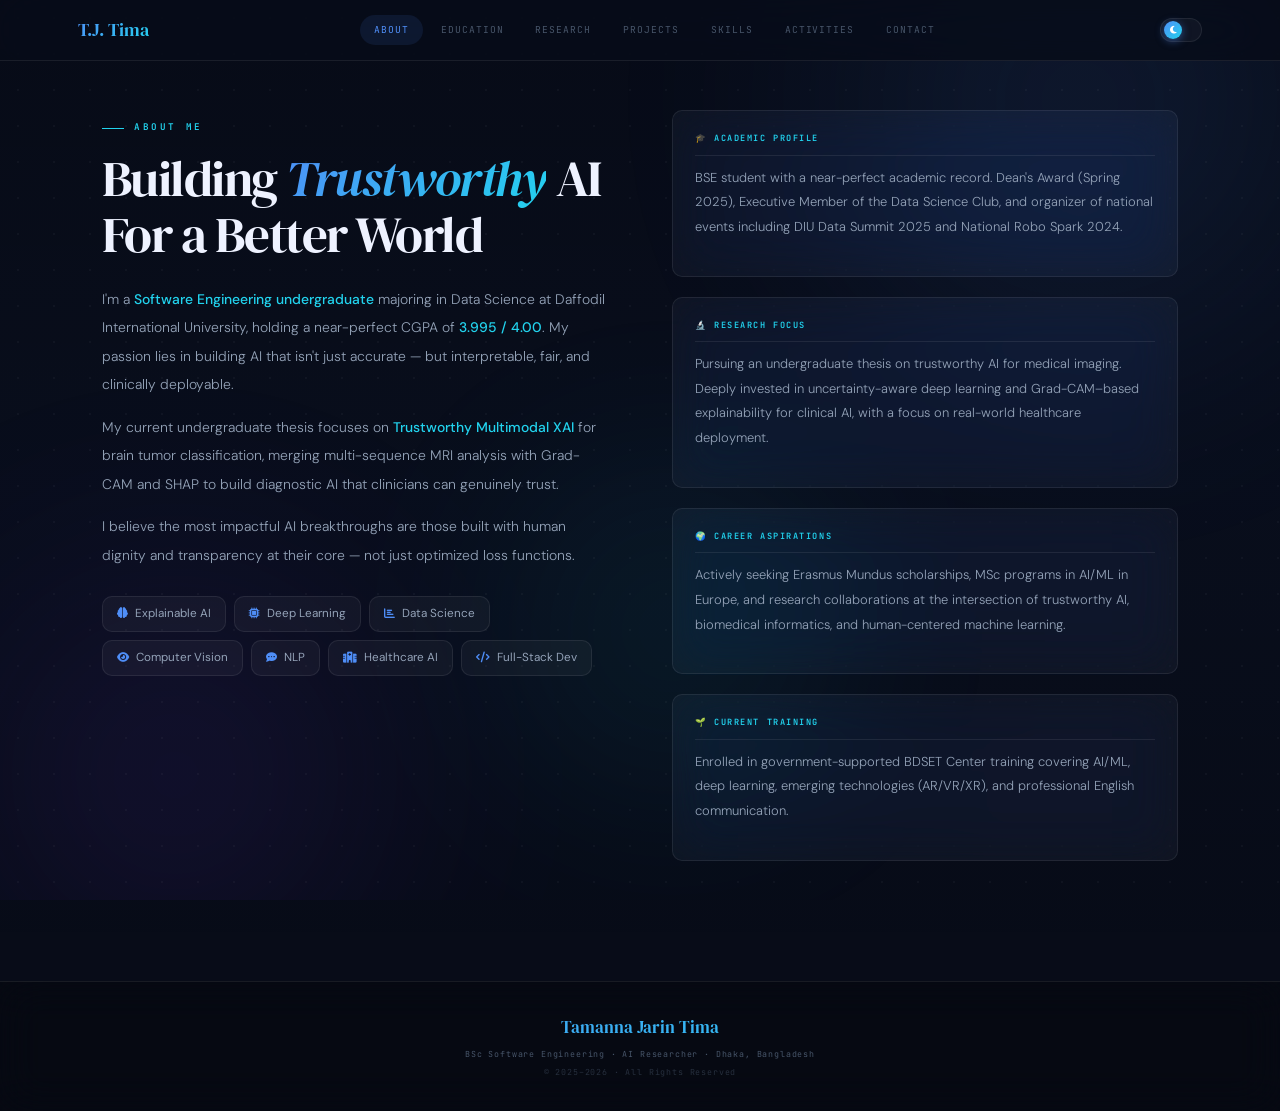
==== about.html @ 4d830717 "Updated Files" ====
<!DOCTYPE html>
<html lang="en" data-theme="dark">
<head>
<meta charset="UTF-8"/>
<meta name="viewport" content="width=device-width, initial-scale=1.0"/>
<title>About — Tamanna Jarin Tima</title>
<link href="https://cdn.jsdelivr.net/npm/bootstrap@5.3.2/dist/css/bootstrap.min.css" rel="stylesheet"/>
<link rel="stylesheet" href="https://cdnjs.cloudflare.com/ajax/libs/font-awesome/6.5.1/css/all.min.css"/>
<link href="https://fonts.googleapis.com/css2?family=DM+Serif+Display:ital@0;1&family=DM+Sans:ital,opsz,wght@0,9..40,300;0,9..40,400;0,9..40,500;0,9..40,600;0,9..40,700;1,9..40,300&family=JetBrains+Mono:wght@400;500;600&display=swap" rel="stylesheet"/>
<link rel="stylesheet" href="_variables.css"/>
<style>
/* ── ABOUT-SPECIFIC STYLES ── */
.about-grid { display: grid; grid-template-columns: 1fr 1fr; gap: 64px; align-items: start; }
.about-text { font-size: 0.87rem; color: var(--text-secondary); line-height: 2.05; font-weight: 300; }
.about-text p { margin-bottom: 14px; }
.about-text strong { color: var(--accent-cyan); font-weight: 500; }

.tag-cloud { display: flex; flex-wrap: wrap; gap: 8px; margin-top: 26px; }
.tag-pill {
  display: inline-flex; align-items: center; gap: 7px;
  background: var(--bg-card); border: 1px solid var(--border);
  padding: 7px 14px; border-radius: var(--rs); font-size: 0.73rem;
  color: var(--text-secondary); transition: all 0.22s; cursor: default; min-height: 36px;
}
.tag-pill:hover { border-color: rgba(79,142,247,0.4); color: var(--accent-blue); transform: translateY(-2px); background: rgba(79,142,247,0.06); }
.tag-pill i { color: var(--accent-blue); font-size: 0.68rem; }

.info-block { padding: 20px 22px; border-radius: var(--rs); margin-bottom: 10px; }
.ib-label { font-family: 'JetBrains Mono', monospace; font-size: 0.54rem; color: var(--accent-cyan); letter-spacing: 0.18em; text-transform: uppercase; margin-bottom: 10px; padding-bottom: 9px; border-bottom: 1px solid var(--border); font-weight: 600; }
.ib-text { font-size: 0.81rem; color: var(--text-secondary); line-height: 1.9; font-weight: 300; }

@media (max-width: 860px) { .about-grid { grid-template-columns: 1fr; gap: 40px; } }
</style>
</head>
<body>

<div class="bg-scene" aria-hidden="true">
  <div class="orb orb-1"></div><div class="orb orb-2"></div><div class="orb orb-3"></div>
</div>
<div class="bg-dots" aria-hidden="true"></div>

<div id="scroll-progress"></div>
<nav id="navbar">
  <div class="nav-inner">
    <a href="index.html" class="nav-brand">T.J. Tima</a>
    <div class="nav-links-wrap">
      <a href="about.html"      class="nav-link-item active">About</a>
      <a href="education.html"  class="nav-link-item">Education</a>
      <a href="research.html"   class="nav-link-item">Research</a>
      <a href="projects.html"   class="nav-link-item">Projects</a>
      <a href="skills.html"     class="nav-link-item">Skills</a>
      <a href="activities.html" class="nav-link-item">Activities</a>
      <a href="contact.html"    class="nav-link-item">Contact</a>
    </div>
    <div class="nav-right">
      <button id="theme-toggle" aria-label="Toggle theme"><div class="toggle-thumb" id="toggle-thumb"><i class="fas fa-moon" id="toggle-icon"></i></div></button>
      <button class="nav-ham" id="nav-ham" aria-label="Open menu" aria-expanded="false"><span></span><span></span><span></span></button>
    </div>
  </div>
</nav>
<div class="mob-nav" id="mob-nav">
  <a href="about.html"><i class="fas fa-user-circle" style="width:16px;color:var(--accent-blue)"></i>About</a>
  <a href="education.html"><i class="fas fa-graduation-cap" style="width:16px;color:var(--accent-blue)"></i>Education</a>
  <a href="research.html"><i class="fas fa-flask" style="width:16px;color:var(--accent-blue)"></i>Research</a>
  <a href="projects.html"><i class="fas fa-code" style="width:16px;color:var(--accent-blue)"></i>Projects</a>
  <a href="skills.html"><i class="fas fa-tools" style="width:16px;color:var(--accent-blue)"></i>Skills</a>
  <a href="activities.html"><i class="fas fa-star" style="width:16px;color:var(--accent-blue)"></i>Activities</a>
  <a href="contact.html"><i class="fas fa-envelope" style="width:16px;color:var(--accent-blue)"></i>Contact</a>
</div>

<!-- ══ ABOUT SECTION ══ -->
<section id="about" class="section section-alt">
  <div class="container-main">
    <div class="about-grid">
      <div class="reveal-l">
        <div class="kicker">About Me</div>
        <h2 class="section-title" style="margin-bottom:22px">Building <em>Trustworthy</em> AI<br>For a Better World</h2>
        <div class="about-text">
          <p>I'm a <strong>Software Engineering undergraduate</strong> majoring in Data Science at Daffodil International University, holding a near-perfect CGPA of <strong>3.995 / 4.00</strong>. My passion lies in building AI that isn't just accurate — but interpretable, fair, and clinically deployable.</p>
          <p>My current undergraduate thesis focuses on <strong>Trustworthy Multimodal XAI</strong> for brain tumor classification, merging multi-sequence MRI analysis with Grad-CAM and SHAP to build diagnostic AI that clinicians can genuinely trust.</p>
          <p>I believe the most impactful AI breakthroughs are those built with human dignity and transparency at their core — not just optimized loss functions.</p>
        </div>
        <div class="tag-cloud">
          <span class="tag-pill"><i class="fas fa-brain"></i>Explainable AI</span>
          <span class="tag-pill"><i class="fas fa-microchip"></i>Deep Learning</span>
          <span class="tag-pill"><i class="fas fa-chart-bar"></i>Data Science</span>
          <span class="tag-pill"><i class="fas fa-eye"></i>Computer Vision</span>
          <span class="tag-pill"><i class="fas fa-comment-dots"></i>NLP</span>
          <span class="tag-pill"><i class="fas fa-hospital"></i>Healthcare AI</span>
          <span class="tag-pill"><i class="fas fa-code"></i>Full-Stack Dev</span>
        </div>
      </div>
      <div class="reveal-r" style="display:flex;flex-direction:column;gap:10px;">
        <div class="glass-card info-block">
          <div class="ib-label">🎓 Academic Profile</div>
          <p class="ib-text">BSE student with a near-perfect academic record. Dean's Award (Spring 2025), Executive Member of the Data Science Club, and organizer of national events including DIU Data Summit 2025 and National Robo Spark 2024.</p>
        </div>
        <div class="glass-card info-block">
          <div class="ib-label">🔬 Research Focus</div>
          <p class="ib-text">Pursuing an undergraduate thesis on trustworthy AI for medical imaging. Deeply invested in uncertainty-aware deep learning and Grad-CAM–based explainability for clinical AI, with a focus on real-world healthcare deployment.</p>
        </div>
        <div class="glass-card info-block">
          <div class="ib-label">🌍 Career Aspirations</div>
          <p class="ib-text">Actively seeking Erasmus Mundus scholarships, MSc programs in AI/ML in Europe, and research collaborations at the intersection of trustworthy AI, biomedical informatics, and human-centered machine learning.</p>
        </div>
        <div class="glass-card info-block">
          <div class="ib-label">🌱 Current Training</div>
          <p class="ib-text">Enrolled in government-supported BDSET Center training covering AI/ML, deep learning, emerging technologies (AR/VR/XR), and professional English communication.</p>
        </div>
      </div>
    </div>
  </div>
</section>

<footer>
  <div class="container-main">
    <div class="footer-name">Tamanna Jarin Tima</div>
    <div class="footer-meta">BSc Software Engineering · AI Researcher · Dhaka, Bangladesh</div>
    <div class="footer-meta" style="margin-top:4px;opacity:0.5;">© 2025–2026 · All Rights Reserved</div>
  </div>
</footer>

<script src="https://cdn.jsdelivr.net/npm/bootstrap@5.3.2/dist/js/bootstrap.bundle.min.js"></script>
<script src="_shared.js"></script>
</body>
</html>
---- _variables.css ----
/* ══════════════════════════════════════════════
   SHARED DESIGN TOKENS — import in every page
   Usage: <link rel="stylesheet" href="_variables.css">
══════════════════════════════════════════════ */

/* Google Fonts — paste in <head> of each page:
   <link href="https://fonts.googleapis.com/css2?family=DM+Serif+Display:ital@0;1&family=DM+Sans:ital,opsz,wght@0,9..40,300;0,9..40,400;0,9..40,500;0,9..40,600;0,9..40,700;1,9..40,300&family=JetBrains+Mono:wght@400;500;600&display=swap" rel="stylesheet">
*/

/* ─── CSS CUSTOM PROPERTIES ─── */
:root {
  /* Dark Theme (default) */
  --bg-primary:    #080c18;
  --bg-secondary:  #0d1225;
  --bg-card:       rgba(255,255,255,0.04);
  --bg-card-hover: rgba(255,255,255,0.07);
  --border:        rgba(255,255,255,0.08);
  --border-hover:  rgba(255,255,255,0.18);
  --text-primary:  #eef2ff;
  --text-secondary:#94a3b8;
  --text-muted:    #475569;
  --accent-blue:   #4f8ef7;
  --accent-cyan:   #22d3ee;
  --accent-purple: #a78bfa;
  --accent-gold:   #fbbf24;
  --grad-1: linear-gradient(135deg, #4f8ef7, #22d3ee);
  --grad-2: linear-gradient(135deg, #a78bfa, #4f8ef7);
  --grad-3: linear-gradient(135deg, #fbbf24, #fb923c);
  --nav-bg: rgba(8,12,24,0.85);
  --shadow: 0 24px 64px rgba(0,0,0,0.5);
  --shadow-sm: 0 8px 32px rgba(0,0,0,0.3);
  --glow-blue: 0 0 40px rgba(79,142,247,0.2);
  --r: 16px;
  --rs: 10px;
}

[data-theme="light"] {
  --bg-primary:    #f8faff;
  --bg-secondary:  #eef2ff;
  --bg-card:       rgba(255,255,255,0.8);
  --bg-card-hover: rgba(255,255,255,0.95);
  --border:        rgba(0,0,0,0.07);
  --border-hover:  rgba(79,142,247,0.3);
  --text-primary:  #0f172a;
  --text-secondary:#334155;
  --text-muted:    #64748b;
  --nav-bg: rgba(248,250,255,0.92);
  --shadow: 0 24px 64px rgba(79,142,247,0.1);
  --shadow-sm: 0 8px 32px rgba(0,0,0,0.08);
  --glow-blue: 0 0 40px rgba(79,142,247,0.12);
}

/* ─── RESET & BASE ─── */
*, *::before, *::after { box-sizing: border-box; margin: 0; padding: 0; }
html { scroll-behavior: smooth; }

body {
  font-family: 'DM Sans', sans-serif;
  background: var(--bg-primary);
  color: var(--text-primary);
  overflow-x: hidden;
  line-height: 1.7;
  transition: background 0.4s ease, color 0.4s ease;
}

::selection { background: rgba(79,142,247,0.3); color: var(--text-primary); }
::-webkit-scrollbar { width: 4px; }
::-webkit-scrollbar-track { background: var(--bg-primary); }
::-webkit-scrollbar-thumb { background: var(--accent-blue); border-radius: 4px; }
a { color: inherit; text-decoration: none; }
img { max-width: 100%; display: block; }

/* ─── ANIMATED BACKGROUND ─── */
.bg-scene {
  position: fixed; inset: 0; pointer-events: none; z-index: 0; overflow: hidden;
  transition: opacity 0.4s;
}
[data-theme="light"] .bg-scene { opacity: 0.4; }
.orb { position: absolute; border-radius: 50%; filter: blur(110px); opacity: 0.14; }
.orb-1 {
  width: 800px; height: 800px;
  background: radial-gradient(circle, #4f8ef7, transparent 65%);
  top: -300px; right: -200px;
  animation: floatA 22s ease-in-out infinite alternate;
}
.orb-2 {
  width: 650px; height: 650px;
  background: radial-gradient(circle, #7c3aed, transparent 65%);
  bottom: -200px; left: -150px;
  animation: floatB 19s ease-in-out infinite alternate;
}
.orb-3 {
  width: 450px; height: 450px;
  background: radial-gradient(circle, #22d3ee, transparent 65%);
  top: 45%; left: 35%;
  animation: floatC 25s ease-in-out infinite alternate;
}
@keyframes floatA { to { transform: translate(-100px, 120px) scale(1.1); } }
@keyframes floatB { to { transform: translate(80px, -90px) scale(1.08); } }
@keyframes floatC { to { transform: translate(-70px, 70px) scale(0.9); } }

.bg-dots {
  position: fixed; inset: 0; pointer-events: none; z-index: 0;
  background-image: radial-gradient(circle, rgba(255,255,255,0.035) 1px, transparent 1px);
  background-size: 36px 36px;
  transition: opacity 0.4s;
}
[data-theme="light"] .bg-dots { opacity: 0.5; }

/* ─── SCROLL PROGRESS ─── */
#scroll-progress {
  position: fixed; top: 0; left: 0; height: 2px; width: 0;
  background: var(--grad-1); z-index: 9999;
  transition: width 0.1s linear;
}

/* ─── NAVIGATION ─── */
#navbar {
  position: fixed; top: 0; left: 0; right: 0; z-index: 1000;
  background: var(--nav-bg);
  backdrop-filter: blur(28px) saturate(180%);
  border-bottom: 1px solid var(--border);
  transition: all 0.3s ease;
}
.nav-inner {
  max-width: 1180px; margin: 0 auto; padding: 0 28px;
  height: 60px; display: flex; align-items: center; justify-content: space-between;
}
.nav-brand {
  font-family: 'DM Serif Display', serif; font-size: 1.15rem;
  background: var(--grad-1);
  -webkit-background-clip: text; -webkit-text-fill-color: transparent;
  white-space: nowrap;
}
.nav-links-wrap { display: flex; align-items: center; gap: 4px; }
.nav-link-item {
  font-family: 'JetBrains Mono', monospace; font-size: 0.6rem;
  letter-spacing: 0.1em; text-transform: uppercase;
  color: var(--text-muted); padding: 7px 14px; border-radius: 30px;
  transition: all 0.2s; cursor: pointer;
}
.nav-link-item:hover, .nav-link-item.active {
  color: var(--accent-blue); background: rgba(79,142,247,0.1);
}
.nav-right { display: flex; align-items: center; gap: 10px; }

/* Theme Toggle */
#theme-toggle {
  width: 42px; height: 24px; background: var(--bg-card); border: 1px solid var(--border);
  border-radius: 30px; cursor: pointer; position: relative; transition: all 0.3s;
  display: flex; align-items: center; padding: 2px 3px; flex-shrink: 0;
}
#theme-toggle:hover { border-color: var(--accent-blue); }
.toggle-thumb {
  width: 18px; height: 18px; border-radius: 50%;
  background: var(--grad-1); transition: transform 0.3s ease;
  display: flex; align-items: center; justify-content: center;
  font-size: 0.55rem; color: white;
  box-shadow: 0 2px 8px rgba(79,142,247,0.5);
}
[data-theme="light"] .toggle-thumb { transform: translateX(18px); }

/* Hamburger */
.nav-ham {
  display: none; flex-direction: column; gap: 4px;
  background: none; border: none; cursor: pointer; padding: 8px;
}
.nav-ham span { display: block; width: 20px; height: 2px; background: var(--text-secondary); border-radius: 2px; transition: 0.3s; }
.nav-ham.open span:nth-child(1) { transform: rotate(45deg) translate(4px, 4px); }
.nav-ham.open span:nth-child(2) { opacity: 0; }
.nav-ham.open span:nth-child(3) { transform: rotate(-45deg) translate(4px, -4px); }

.mob-nav {
  display: none; position: fixed; top: 60px; left: 16px; right: 16px;
  background: var(--nav-bg); backdrop-filter: blur(32px);
  border: 1px solid var(--border); border-radius: 16px;
  padding: 12px; z-index: 999; flex-direction: column; gap: 4px;
  box-shadow: var(--shadow);
}
.mob-nav.open { display: flex; }
.mob-nav a {
  font-family: 'JetBrains Mono', monospace; font-size: 0.65rem;
  letter-spacing: 0.1em; text-transform: uppercase; color: var(--text-secondary);
  padding: 12px 16px; border-radius: 10px; transition: all 0.2s;
  display: flex; align-items: center; gap: 10px;
}
.mob-nav a:hover { color: var(--accent-blue); background: rgba(79,142,247,0.08); }

@media (max-width: 820px) { .nav-links-wrap { display: none; } .nav-ham { display: flex; } }
@media (max-width: 480px) { .nav-inner { padding: 0 16px; } }

/* ─── SECTION HELPERS ─── */
.section { position: relative; z-index: 1; padding: 110px 0; }
.section-alt {
  background: linear-gradient(180deg, transparent, rgba(79,142,247,0.02), transparent);
}
[data-theme="light"] .section-alt {
  background: linear-gradient(180deg, transparent, rgba(79,142,247,0.04), transparent);
}
.container-main { max-width: 1140px; margin: 0 auto; padding: 0 32px; }

/* Kicker */
.kicker {
  font-family: 'JetBrains Mono', monospace; font-size: 0.58rem;
  color: var(--accent-cyan); letter-spacing: 0.28em; text-transform: uppercase;
  display: inline-flex; align-items: center; gap: 10px; margin-bottom: 14px; font-weight: 600;
}
.kicker::before { content: ''; width: 22px; height: 1.5px; background: var(--accent-cyan); }

/* Section heading */
.section-title {
  font-family: 'DM Serif Display', serif;
  font-size: clamp(2rem, 5vw, 3.2rem);
  color: var(--text-primary); line-height: 1.1; letter-spacing: -0.03em; margin-bottom: 56px;
}
.section-title em {
  font-style: italic;
  background: var(--grad-1); -webkit-background-clip: text; -webkit-text-fill-color: transparent;
}
.section-title .pu {
  background: var(--grad-2); -webkit-background-clip: text; -webkit-text-fill-color: transparent;
}

/* Glass card */
.glass-card {
  background: var(--bg-card); border: 1px solid var(--border); border-radius: var(--r);
  backdrop-filter: blur(24px) saturate(160%);
  transition: border-color 0.3s, background 0.3s, transform 0.3s, box-shadow 0.3s;
}
.glass-card:hover { border-color: var(--border-hover); background: var(--bg-card-hover); }

/* Scroll Reveal */
.reveal { opacity: 0; transform: translateY(28px); transition: opacity 0.7s ease, transform 0.7s ease; }
.reveal-l { opacity: 0; transform: translateX(-28px); transition: opacity 0.7s ease, transform 0.7s ease; }
.reveal-r { opacity: 0; transform: translateX(28px); transition: opacity 0.7s ease, transform 0.7s ease; }
.reveal.vis, .reveal-l.vis, .reveal-r.vis { opacity: 1; transform: none; }

/* Buttons */
.btn-primary-custom {
  display: inline-flex; align-items: center; gap: 9px;
  font-family: 'JetBrains Mono', monospace; font-size: 0.62rem; letter-spacing: 0.08em;
  text-transform: uppercase; padding: 14px 30px; border-radius: var(--rs);
  background: var(--grad-1); color: #fff; border: none; font-weight: 600;
  box-shadow: 0 4px 28px rgba(79,142,247,0.4);
  transition: transform 0.24s, box-shadow 0.24s; cursor: pointer; min-height: 48px;
}
.btn-primary-custom:hover { transform: translateY(-2px); box-shadow: 0 8px 36px rgba(79,142,247,0.55); color: #fff; }
.btn-ghost-custom {
  display: inline-flex; align-items: center; gap: 9px;
  font-family: 'JetBrains Mono', monospace; font-size: 0.62rem; letter-spacing: 0.08em;
  text-transform: uppercase; padding: 13px 28px; border-radius: var(--rs);
  background: transparent; color: var(--text-secondary); border: 1px solid var(--border);
  font-weight: 600; transition: all 0.24s; cursor: pointer; min-height: 48px;
}
.btn-ghost-custom:hover { border-color: var(--border-hover); color: var(--text-primary); transform: translateY(-2px); }

/* Pulse */
@keyframes pulse { 0%,100%{opacity:1;} 50%{opacity:0.3;} }
@keyframes fadeUp { from{opacity:0;transform:translateY(20px);} to{opacity:1;transform:none;} }
@keyframes shimmer { 0%{background-position:-200% center;} 100%{background-position:200% center;} }

/* Footer */
footer {
  background: rgba(0,0,0,0.25); border-top: 1px solid var(--border);
  padding: clamp(24px, 5vw, 32px) 0; text-align: center;
  position: relative; z-index: 1; backdrop-filter: blur(20px);
}
[data-theme="light"] footer { background: rgba(255,255,255,0.5); }
.footer-name {
  font-family: 'DM Serif Display', serif; font-size: 1.05rem;
  background: var(--grad-1); -webkit-background-clip: text; -webkit-text-fill-color: transparent;
  margin-bottom: 5px;
}
.footer-meta { font-family: 'JetBrains Mono', monospace; font-size: 0.52rem; color: var(--text-muted); letter-spacing: 0.1em; }

@media (max-width: 900px) { .section { padding: 80px 0; } }
@media (max-width: 768px) { .section { padding: 64px 0; } .container-main { padding: 0 20px; } }
@media (max-width: 480px) { .section { padding: 52px 0; } .container-main { padding: 0 16px; } }
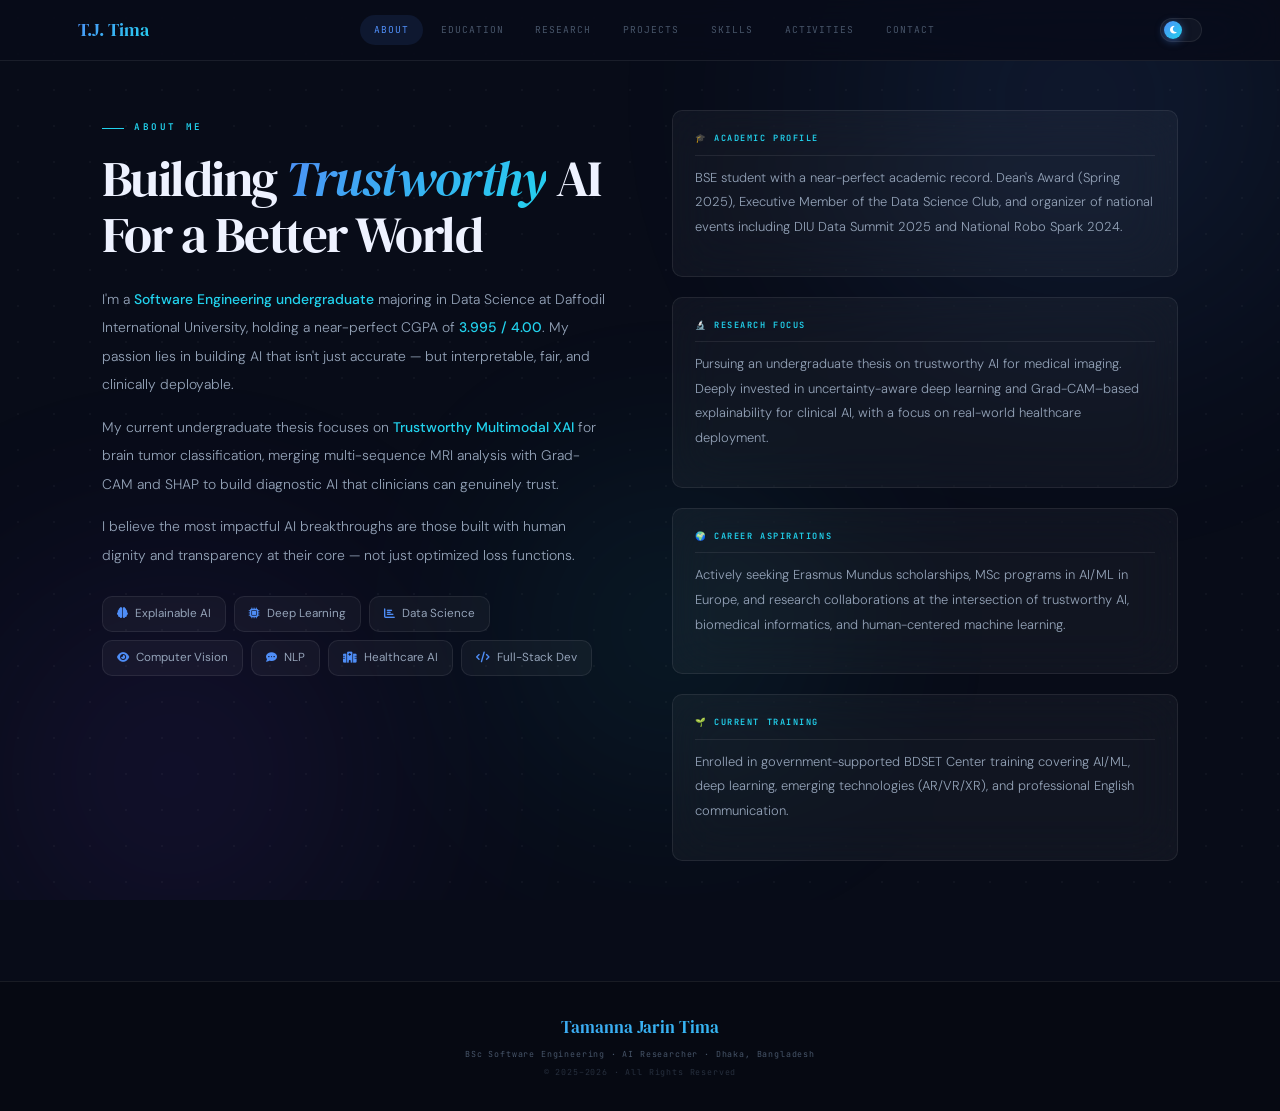
==== commit cb5ec3fd: "updated" ====
--- a/about.html
+++ b/about.html
@@ -7,7 +7,7 @@
 <link href="https://cdn.jsdelivr.net/npm/bootstrap@5.3.2/dist/css/bootstrap.min.css" rel="stylesheet"/>
 <link rel="stylesheet" href="https://cdnjs.cloudflare.com/ajax/libs/font-awesome/6.5.1/css/all.min.css"/>
 <link href="https://fonts.googleapis.com/css2?family=DM+Serif+Display:ital@0;1&family=DM+Sans:ital,opsz,wght@0,9..40,300;0,9..40,400;0,9..40,500;0,9..40,600;0,9..40,700;1,9..40,300&family=JetBrains+Mono:wght@400;500;600&display=swap" rel="stylesheet"/>
-<link rel="stylesheet" href="_variables.css"/>
+<link rel="stylesheet" href="variables.css"/>
 <style>
 /* ── ABOUT-SPECIFIC STYLES ── */
 .about-grid { display: grid; grid-template-columns: 1fr 1fr; gap: 64px; align-items: start; }
@@ -121,6 +121,6 @@
 </footer>
 
 <script src="https://cdn.jsdelivr.net/npm/bootstrap@5.3.2/dist/js/bootstrap.bundle.min.js"></script>
-<script src="_shared.js"></script>
+<script src="shared.js"></script>
 </body>
 </html>
--- a/variables.css
+++ b/variables.css
@@ -0,0 +1,265 @@
+/* ══════════════════════════════════════════════
+   variables.css  — shared design tokens
+   NOTE: No underscore prefix — GitHub Pages Jekyll
+   silently hides any file starting with _
+══════════════════════════════════════════════ */
+
+:root {
+  --bg-primary:    #080c18;
+  --bg-secondary:  #0d1225;
+  --bg-card:       rgba(255,255,255,0.04);
+  --bg-card-hover: rgba(255,255,255,0.07);
+  --border:        rgba(255,255,255,0.08);
+  --border-hover:  rgba(255,255,255,0.18);
+  --text-primary:  #eef2ff;
+  --text-secondary:#94a3b8;
+  --text-muted:    #475569;
+  --accent-blue:   #4f8ef7;
+  --accent-cyan:   #22d3ee;
+  --accent-purple: #a78bfa;
+  --accent-gold:   #fbbf24;
+  --grad-1: linear-gradient(135deg, #4f8ef7, #22d3ee);
+  --grad-2: linear-gradient(135deg, #a78bfa, #4f8ef7);
+  --grad-3: linear-gradient(135deg, #fbbf24, #fb923c);
+  --nav-bg: rgba(8,12,24,0.88);
+  --shadow: 0 24px 64px rgba(0,0,0,0.5);
+  --shadow-sm: 0 8px 32px rgba(0,0,0,0.3);
+  --r: 16px;
+  --rs: 10px;
+}
+
+[data-theme="light"] {
+  --bg-primary:    #f8faff;
+  --bg-secondary:  #eef2ff;
+  --bg-card:       rgba(255,255,255,0.8);
+  --bg-card-hover: rgba(255,255,255,0.95);
+  --border:        rgba(0,0,0,0.07);
+  --border-hover:  rgba(79,142,247,0.3);
+  --text-primary:  #0f172a;
+  --text-secondary:#334155;
+  --text-muted:    #64748b;
+  --nav-bg: rgba(248,250,255,0.92);
+  --shadow: 0 24px 64px rgba(79,142,247,0.1);
+  --shadow-sm: 0 8px 32px rgba(0,0,0,0.08);
+}
+
+/* ─── RESET ─── */
+*, *::before, *::after { box-sizing: border-box; margin: 0; padding: 0; }
+html { scroll-behavior: smooth; }
+
+body {
+  font-family: 'DM Sans', sans-serif;
+  background: var(--bg-primary);
+  color: var(--text-primary);
+  overflow-x: hidden;
+  line-height: 1.7;
+}
+body.theme-ready { transition: background 0.4s ease, color 0.4s ease; }
+
+::selection { background: rgba(79,142,247,0.3); color: var(--text-primary); }
+::-webkit-scrollbar { width: 4px; }
+::-webkit-scrollbar-track { background: var(--bg-primary); }
+::-webkit-scrollbar-thumb { background: var(--accent-blue); border-radius: 4px; }
+a { color: inherit; text-decoration: none; }
+img { max-width: 100%; display: block; }
+
+/* ─── BG ORBS ─── */
+.bg-scene {
+  position: fixed; inset: 0; pointer-events: none; z-index: 0; overflow: hidden;
+}
+[data-theme="light"] .bg-scene { opacity: 0.4; }
+.orb { position: absolute; border-radius: 50%; filter: blur(110px); opacity: 0.14; }
+.orb-1 {
+  width: 800px; height: 800px;
+  background: radial-gradient(circle, #4f8ef7, transparent 65%);
+  top: -300px; right: -200px;
+  animation: floatA 22s ease-in-out infinite alternate;
+}
+.orb-2 {
+  width: 650px; height: 650px;
+  background: radial-gradient(circle, #7c3aed, transparent 65%);
+  bottom: -200px; left: -150px;
+  animation: floatB 19s ease-in-out infinite alternate;
+}
+.orb-3 {
+  width: 450px; height: 450px;
+  background: radial-gradient(circle, #22d3ee, transparent 65%);
+  top: 45%; left: 35%;
+  animation: floatC 25s ease-in-out infinite alternate;
+}
+@keyframes floatA { to { transform: translate(-100px,120px) scale(1.1); } }
+@keyframes floatB { to { transform: translate(80px,-90px) scale(1.08); } }
+@keyframes floatC { to { transform: translate(-70px,70px) scale(0.9); } }
+
+.bg-dots {
+  position: fixed; inset: 0; pointer-events: none; z-index: 0;
+  background-image: radial-gradient(circle, rgba(255,255,255,0.035) 1px, transparent 1px);
+  background-size: 36px 36px;
+}
+[data-theme="light"] .bg-dots { opacity: 0.5; }
+
+/* ─── SCROLL PROGRESS ─── */
+#scroll-progress {
+  position: fixed; top: 0; left: 0; height: 2px; width: 0;
+  background: var(--grad-1); z-index: 9999;
+  transition: width 0.1s linear;
+}
+
+/* ─── NAVBAR ─── */
+#navbar {
+  position: fixed; top: 0; left: 0; right: 0; z-index: 1000;
+  background: var(--nav-bg);
+  backdrop-filter: blur(28px) saturate(180%);
+  -webkit-backdrop-filter: blur(28px) saturate(180%);
+  border-bottom: 1px solid var(--border);
+}
+.nav-inner {
+  max-width: 1180px; margin: 0 auto; padding: 0 28px;
+  height: 60px; display: flex; align-items: center; justify-content: space-between;
+}
+.nav-brand {
+  font-family: 'DM Serif Display', serif; font-size: 1.15rem;
+  background: var(--grad-1);
+  -webkit-background-clip: text; -webkit-text-fill-color: transparent; background-clip: text;
+  white-space: nowrap; flex-shrink: 0;
+}
+.nav-links-wrap { display: flex; align-items: center; gap: 4px; }
+.nav-link-item {
+  font-family: 'JetBrains Mono', monospace; font-size: 0.6rem;
+  letter-spacing: 0.1em; text-transform: uppercase;
+  color: var(--text-muted); padding: 7px 14px; border-radius: 30px;
+  transition: all 0.2s; white-space: nowrap;
+}
+.nav-link-item:hover, .nav-link-item.active {
+  color: var(--accent-blue); background: rgba(79,142,247,0.1);
+}
+.nav-right { display: flex; align-items: center; gap: 10px; flex-shrink: 0; }
+
+#theme-toggle {
+  width: 42px; height: 24px; background: var(--bg-card); border: 1px solid var(--border);
+  border-radius: 30px; cursor: pointer;
+  display: flex; align-items: center; padding: 2px 3px; flex-shrink: 0;
+  transition: border-color 0.3s;
+}
+#theme-toggle:hover { border-color: var(--accent-blue); }
+.toggle-thumb {
+  width: 18px; height: 18px; border-radius: 50%;
+  background: var(--grad-1); transition: transform 0.3s ease;
+  display: flex; align-items: center; justify-content: center;
+  font-size: 0.55rem; color: white;
+  box-shadow: 0 2px 8px rgba(79,142,247,0.5);
+}
+[data-theme="light"] .toggle-thumb { transform: translateX(18px); }
+
+.nav-ham {
+  display: none; flex-direction: column; gap: 4px;
+  background: none; border: none; cursor: pointer; padding: 8px;
+}
+.nav-ham span {
+  display: block; width: 20px; height: 2px;
+  background: var(--text-secondary); border-radius: 2px; transition: 0.3s;
+}
+.nav-ham.open span:nth-child(1) { transform: rotate(45deg) translate(4px,4px); }
+.nav-ham.open span:nth-child(2) { opacity: 0; }
+.nav-ham.open span:nth-child(3) { transform: rotate(-45deg) translate(4px,-4px); }
+
+/* ─── MOBILE NAV ─── */
+.mob-nav {
+  display: none;
+  position: fixed; top: 60px; left: 16px; right: 16px;
+  background: var(--nav-bg);
+  backdrop-filter: blur(32px); -webkit-backdrop-filter: blur(32px);
+  border: 1px solid var(--border); border-radius: 16px;
+  padding: 12px; z-index: 998; flex-direction: column; gap: 4px;
+  box-shadow: var(--shadow);
+}
+.mob-nav.open { display: flex; }
+.mob-nav a {
+  font-family: 'JetBrains Mono', monospace; font-size: 0.65rem;
+  letter-spacing: 0.1em; text-transform: uppercase; color: var(--text-secondary);
+  padding: 12px 16px; border-radius: 10px; transition: all 0.2s;
+  display: flex; align-items: center; gap: 10px;
+}
+.mob-nav a:hover { color: var(--accent-blue); background: rgba(79,142,247,0.08); }
+
+/* ─── BREAKPOINTS ─── */
+@media (max-width: 820px) {
+  .nav-links-wrap { display: none; }
+  .nav-ham        { display: flex; }
+}
+@media (min-width: 821px) {
+  .mob-nav,
+  .mob-nav.open { display: none !important; }
+  .nav-ham      { display: none !important; }
+}
+@media (max-width: 480px) { .nav-inner { padding: 0 16px; } }
+
+/* ─── LAYOUT ─── */
+.section { position: relative; z-index: 1; padding: 110px 0; }
+.container-main { max-width: 1140px; margin: 0 auto; padding: 0 32px; }
+
+.kicker {
+  font-family: 'JetBrains Mono', monospace; font-size: 0.58rem;
+  color: var(--accent-cyan); letter-spacing: 0.28em; text-transform: uppercase;
+  display: inline-flex; align-items: center; gap: 10px; margin-bottom: 14px; font-weight: 600;
+}
+.kicker::before { content: ''; width: 22px; height: 1.5px; background: var(--accent-cyan); }
+
+.section-title {
+  font-family: 'DM Serif Display', serif; font-size: clamp(2rem,5vw,3.2rem);
+  color: var(--text-primary); line-height: 1.1; letter-spacing: -0.03em; margin-bottom: 56px;
+}
+.section-title em {
+  font-style: italic;
+  background: var(--grad-1); -webkit-background-clip: text; -webkit-text-fill-color: transparent; background-clip: text;
+}
+
+.glass-card {
+  background: var(--bg-card); border: 1px solid var(--border); border-radius: var(--r);
+  backdrop-filter: blur(24px); transition: border-color 0.3s, background 0.3s;
+}
+.glass-card:hover { border-color: var(--border-hover); background: var(--bg-card-hover); }
+
+.reveal     { opacity: 0; transform: translateY(28px);  transition: opacity 0.7s ease, transform 0.7s ease; }
+.reveal-l   { opacity: 0; transform: translateX(-28px); transition: opacity 0.7s ease, transform 0.7s ease; }
+.reveal-r   { opacity: 0; transform: translateX(28px);  transition: opacity 0.7s ease, transform 0.7s ease; }
+.reveal.vis, .reveal-l.vis, .reveal-r.vis { opacity: 1; transform: none; }
+
+.btn-primary-custom {
+  display: inline-flex; align-items: center; gap: 9px;
+  font-family: 'JetBrains Mono', monospace; font-size: 0.62rem; letter-spacing: 0.08em;
+  text-transform: uppercase; padding: 14px 30px; border-radius: var(--rs);
+  background: var(--grad-1); color: #fff; border: none; font-weight: 600;
+  box-shadow: 0 4px 28px rgba(79,142,247,0.4);
+  transition: transform 0.24s, box-shadow 0.24s; cursor: pointer; min-height: 48px;
+}
+.btn-primary-custom:hover { transform: translateY(-2px); box-shadow: 0 8px 36px rgba(79,142,247,0.55); color: #fff; }
+
+.btn-ghost-custom {
+  display: inline-flex; align-items: center; gap: 9px;
+  font-family: 'JetBrains Mono', monospace; font-size: 0.62rem; letter-spacing: 0.08em;
+  text-transform: uppercase; padding: 13px 28px; border-radius: var(--rs);
+  background: transparent; color: var(--text-secondary); border: 1px solid var(--border);
+  font-weight: 600; transition: all 0.24s; cursor: pointer; min-height: 48px;
+}
+.btn-ghost-custom:hover { border-color: var(--border-hover); color: var(--text-primary); transform: translateY(-2px); }
+
+@keyframes pulse  { 0%,100%{opacity:1;} 50%{opacity:0.3;} }
+@keyframes fadeUp { from{opacity:0;transform:translateY(20px);} to{opacity:1;transform:none;} }
+
+footer {
+  background: rgba(0,0,0,0.25); border-top: 1px solid var(--border);
+  padding: clamp(24px,5vw,32px) 0; text-align: center;
+  position: relative; z-index: 1;
+}
+[data-theme="light"] footer { background: rgba(255,255,255,0.5); }
+.footer-name {
+  font-family: 'DM Serif Display', serif; font-size: 1.05rem;
+  background: var(--grad-1); -webkit-background-clip: text; -webkit-text-fill-color: transparent; background-clip: text;
+  margin-bottom: 5px;
+}
+.footer-meta { font-family: 'JetBrains Mono', monospace; font-size: 0.52rem; color: var(--text-muted); letter-spacing: 0.1em; }
+
+@media (max-width: 900px) { .section { padding: 80px 0; } }
+@media (max-width: 768px) { .section { padding: 64px 0; } .container-main { padding: 0 20px; } }
+@media (max-width: 480px) { .section { padding: 52px 0; } .container-main { padding: 0 16px; } }
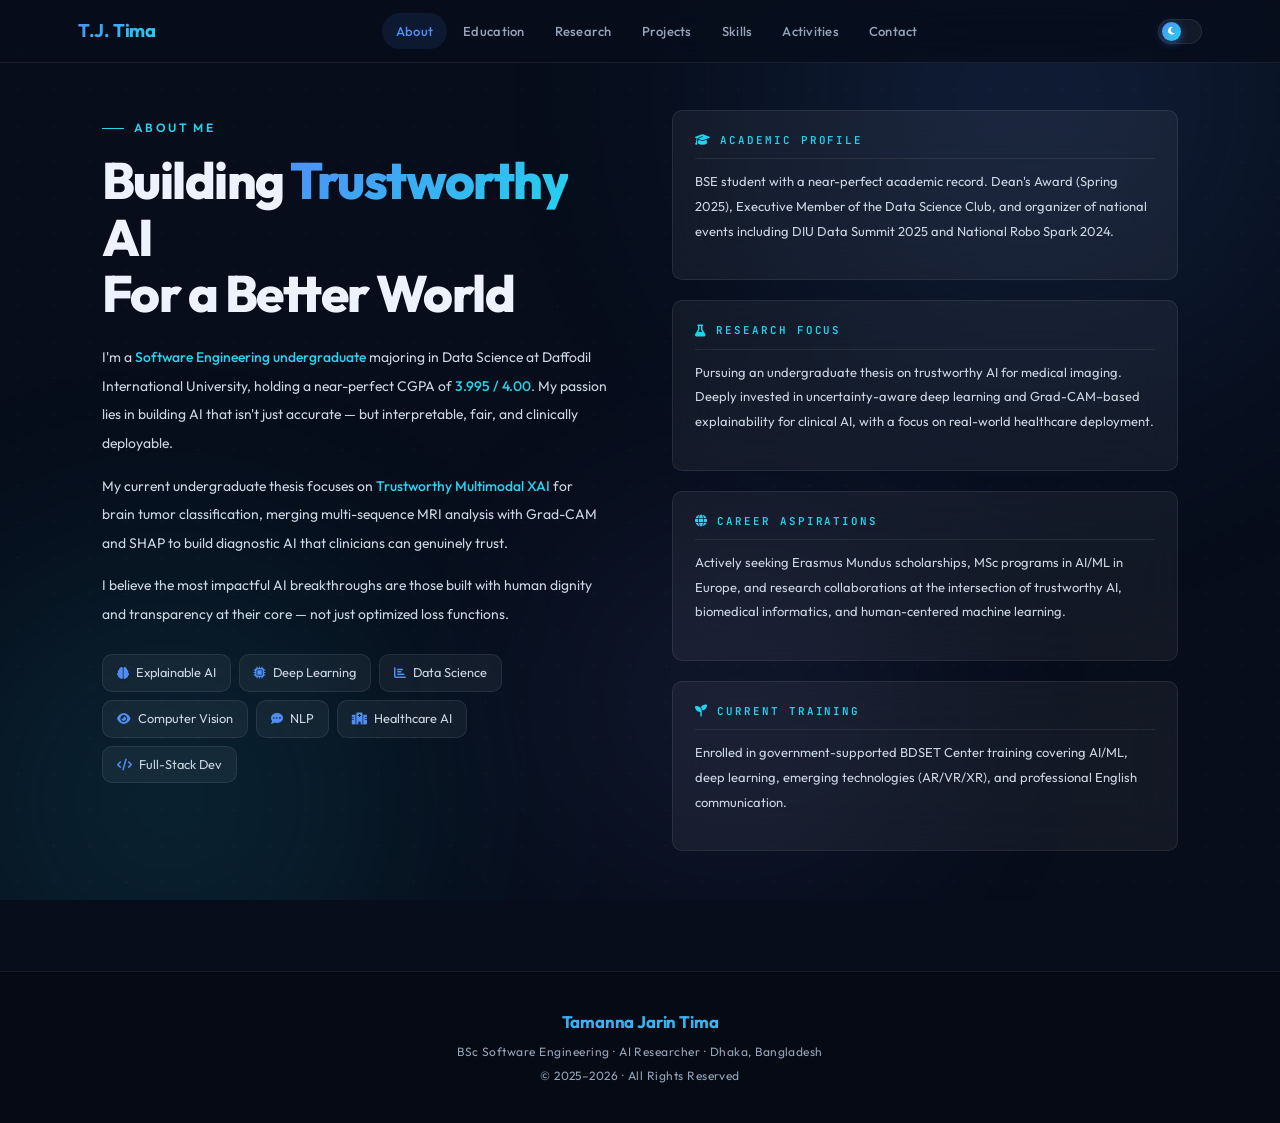
==== commit fbe4e9d6: "UPDATED" ====
--- a/about.html
+++ b/about.html
@@ -6,12 +6,14 @@
 <title>About — Tamanna Jarin Tima</title>
 <link href="https://cdn.jsdelivr.net/npm/bootstrap@5.3.2/dist/css/bootstrap.min.css" rel="stylesheet"/>
 <link rel="stylesheet" href="https://cdnjs.cloudflare.com/ajax/libs/font-awesome/6.5.1/css/all.min.css"/>
-<link href="https://fonts.googleapis.com/css2?family=DM+Serif+Display:ital@0;1&family=DM+Sans:ital,opsz,wght@0,9..40,300;0,9..40,400;0,9..40,500;0,9..40,600;0,9..40,700;1,9..40,300&family=JetBrains+Mono:wght@400;500;600&display=swap" rel="stylesheet"/>
+<!-- Fonts loaded via variables.css: Outfit, DM Serif Display, JetBrains Mono -->
 <link rel="stylesheet" href="variables.css"/>
 <style>
 /* ── ABOUT-SPECIFIC STYLES ── */
 .about-grid { display: grid; grid-template-columns: 1fr 1fr; gap: 64px; align-items: start; }
-.about-text { font-size: 0.87rem; color: var(--text-secondary); line-height: 2.05; font-weight: 300; }
+
+/* FIXED: font-weight 300 → 400 — thin weight compounds contrast issues in both modes */
+.about-text { font-size: 0.87rem; color: var(--text-secondary); line-height: 2.05; font-weight: 400; }
 .about-text p { margin-bottom: 14px; }
 .about-text strong { color: var(--accent-cyan); font-weight: 500; }
 
@@ -19,15 +21,25 @@
 .tag-pill {
   display: inline-flex; align-items: center; gap: 7px;
   background: var(--bg-card); border: 1px solid var(--border);
-  padding: 7px 14px; border-radius: var(--rs); font-size: 0.73rem;
+  padding: 7px 14px; border-radius: var(--rs);
+  font-size: 0.8rem;         /* FIXED: was 0.73rem (~11.7px) → now ~12.8px */
   color: var(--text-secondary); transition: all 0.22s; cursor: default; min-height: 36px;
 }
 .tag-pill:hover { border-color: rgba(79,142,247,0.4); color: var(--accent-blue); transform: translateY(-2px); background: rgba(79,142,247,0.06); }
-.tag-pill i { color: var(--accent-blue); font-size: 0.68rem; }
+.tag-pill i { color: var(--accent-blue); font-size: 0.75rem; } /* FIXED: was 0.68rem → now 12px */
 
 .info-block { padding: 20px 22px; border-radius: var(--rs); margin-bottom: 10px; }
-.ib-label { font-family: 'JetBrains Mono', monospace; font-size: 0.54rem; color: var(--accent-cyan); letter-spacing: 0.18em; text-transform: uppercase; margin-bottom: 10px; padding-bottom: 9px; border-bottom: 1px solid var(--border); font-weight: 600; }
-.ib-text { font-size: 0.81rem; color: var(--text-secondary); line-height: 1.9; font-weight: 300; }
+.ib-label {
+  font-family: 'JetBrains Mono', monospace;
+  font-size: 0.68rem;        /* FIXED: was 0.54rem (~8.6px) — illegibly small → now 10.9px */
+  color: var(--accent-cyan); letter-spacing: 0.18em; text-transform: uppercase;
+  margin-bottom: 10px; padding-bottom: 9px; border-bottom: 1px solid var(--border); font-weight: 600;
+  display: flex; align-items: center; gap: 8px;
+}
+.ib-label i { font-size: 0.75rem; }
+
+/* FIXED: font-weight 300 → 400 — thin weight at small sizes hurts readability */
+.ib-text { font-size: 0.81rem; color: var(--text-secondary); line-height: 1.9; font-weight: 400; }
 
 @media (max-width: 860px) { .about-grid { grid-template-columns: 1fr; gap: 40px; } }
 </style>
@@ -53,11 +65,18 @@
       <a href="contact.html"    class="nav-link-item">Contact</a>
     </div>
     <div class="nav-right">
-      <button id="theme-toggle" aria-label="Toggle theme"><div class="toggle-thumb" id="toggle-thumb"><i class="fas fa-moon" id="toggle-icon"></i></div></button>
-      <button class="nav-ham" id="nav-ham" aria-label="Open menu" aria-expanded="false"><span></span><span></span><span></span></button>
+      <button class="tj-toggle" id="theme-toggle" aria-label="Toggle theme">
+        <div class="toggle-thumb">
+          <i class="fas fa-moon tj-icon"></i>
+        </div>
+      </button>
+      <button class="nav-ham" id="nav-ham" aria-label="Open menu" aria-expanded="false">
+        <span></span><span></span><span></span>
+      </button>
     </div>
-  </div>
+  </div><!-- /.nav-inner — FIXED: explicit close tag was missing -->
 </nav>
+
 <div class="mob-nav" id="mob-nav">
   <a href="about.html"><i class="fas fa-user-circle" style="width:16px;color:var(--accent-blue)"></i>About</a>
   <a href="education.html"><i class="fas fa-graduation-cap" style="width:16px;color:var(--accent-blue)"></i>Education</a>
@@ -90,21 +109,23 @@
           <span class="tag-pill"><i class="fas fa-code"></i>Full-Stack Dev</span>
         </div>
       </div>
+
       <div class="reveal-r" style="display:flex;flex-direction:column;gap:10px;">
+        <!-- FIXED: emoji labels → Font Awesome icons (consistent cross-OS rendering) -->
         <div class="glass-card info-block">
-          <div class="ib-label">🎓 Academic Profile</div>
+          <div class="ib-label"><i class="fas fa-graduation-cap"></i>Academic Profile</div>
           <p class="ib-text">BSE student with a near-perfect academic record. Dean's Award (Spring 2025), Executive Member of the Data Science Club, and organizer of national events including DIU Data Summit 2025 and National Robo Spark 2024.</p>
         </div>
         <div class="glass-card info-block">
-          <div class="ib-label">🔬 Research Focus</div>
+          <div class="ib-label"><i class="fas fa-flask"></i>Research Focus</div>
           <p class="ib-text">Pursuing an undergraduate thesis on trustworthy AI for medical imaging. Deeply invested in uncertainty-aware deep learning and Grad-CAM–based explainability for clinical AI, with a focus on real-world healthcare deployment.</p>
         </div>
         <div class="glass-card info-block">
-          <div class="ib-label">🌍 Career Aspirations</div>
+          <div class="ib-label"><i class="fas fa-globe"></i>Career Aspirations</div>
           <p class="ib-text">Actively seeking Erasmus Mundus scholarships, MSc programs in AI/ML in Europe, and research collaborations at the intersection of trustworthy AI, biomedical informatics, and human-centered machine learning.</p>
         </div>
         <div class="glass-card info-block">
-          <div class="ib-label">🌱 Current Training</div>
+          <div class="ib-label"><i class="fas fa-seedling"></i>Current Training</div>
           <p class="ib-text">Enrolled in government-supported BDSET Center training covering AI/ML, deep learning, emerging technologies (AR/VR/XR), and professional English communication.</p>
         </div>
       </div>
@@ -116,7 +137,8 @@
   <div class="container-main">
     <div class="footer-name">Tamanna Jarin Tima</div>
     <div class="footer-meta">BSc Software Engineering · AI Researcher · Dhaka, Bangladesh</div>
-    <div class="footer-meta" style="margin-top:4px;opacity:0.5;">© 2025–2026 · All Rights Reserved</div>
+    <!-- FIXED: removed inline opacity:0.5 — stacks on top of --text-muted, near-invisible in light mode -->
+    <div class="footer-meta" style="margin-top:4px;">© 2025–2026 · All Rights Reserved</div>
   </div>
 </footer>
 
--- a/variables.css
+++ b/variables.css
@@ -1,46 +1,85 @@
 /* ══════════════════════════════════════════════
    variables.css  — shared design tokens
-   NOTE: No underscore prefix — GitHub Pages Jekyll
-   silently hides any file starting with _
+   Updated: Outfit font + NutriConnect-inspired
+   dark navy & cool lavender-white palette
+
+   ACCESSIBILITY FIXES (v2):
+   - Light mode --text-secondary: #94a3b8 → #334155 (2.8:1 → 8.5:1)
+   - Light mode --text-muted: #64748b → #475569 (5.3:1 → 7.1:1)
+   - Light mode --bg-card: rgba semi-transparent → solid #ffffff
+   - Light mode --bg-card-hover → solid #f8faff
+   - Dark mode --text-secondary: #94a3b8 → #cbd5e1 (4.6:1 → 7.2:1)
+   - Dark mode --text-muted: #475569 → #94a3b8 (3.1:1 → 5.9:1)
+   - Kicker font-size: 0.68rem → 0.75rem (min 12px)
+   - Button/nav font-size: 0.78rem → 0.8125rem (13px)
+   - Footer meta font-size: 0.7rem → 0.75rem (12px)
+   - Nav link item font-size: 0.78rem → 0.8125rem
+   - Mobile nav link font-size: 0.82rem → 0.875rem (14px)
 ══════════════════════════════════════════════ */
 
+/* ─── FONT IMPORT ─── */
+@import url('https://fonts.googleapis.com/css2?family=Outfit:wght@300;400;500;600;700;800&family=DM+Serif+Display:ital@0;1&family=JetBrains+Mono:wght@400;500;600&display=swap');
+
 :root {
-  --bg-primary:    #080c18;
-  --bg-secondary:  #0d1225;
-  --bg-card:       rgba(255,255,255,0.04);
-  --bg-card-hover: rgba(255,255,255,0.07);
+  /* Backgrounds — deep blue-navy like NutriConnect dark */
+  --bg-primary:    #070d1a;
+  --bg-secondary:  #0c1428;
+  --bg-card:       rgba(255,255,255,0.05);
+  --bg-card-hover: rgba(255,255,255,0.08);
+
+  /* Borders */
   --border:        rgba(255,255,255,0.08);
-  --border-hover:  rgba(255,255,255,0.18);
-  --text-primary:  #eef2ff;
-  --text-secondary:#94a3b8;
-  --text-muted:    #475569;
+  --border-hover:  rgba(255,255,255,0.2);
+
+  /* Text — dark mode
+     Hierarchy: primary → secondary (body) → muted (captions/decorative)
+     All pass WCAG AA on #070d1a background */
+  --text-primary:  #eef2ff;   /* 16.8:1 — headings, key labels */
+  --text-secondary:#cbd5e1;   /* 7.2:1  — body text, descriptions  [FIXED: was #94a3b8 @ 4.6:1] */
+  --text-muted:    #94a3b8;   /* 5.9:1  — captions, timestamps, decorative only  [FIXED: was #475569 @ 3.1:1] */
+
+  /* Accents — blue-to-cyan matching NutriConnect */
   --accent-blue:   #4f8ef7;
   --accent-cyan:   #22d3ee;
-  --accent-purple: #a78bfa;
+  --accent-purple: #818cf8;
   --accent-gold:   #fbbf24;
+
+  /* Gradients */
   --grad-1: linear-gradient(135deg, #4f8ef7, #22d3ee);
-  --grad-2: linear-gradient(135deg, #a78bfa, #4f8ef7);
+  --grad-2: linear-gradient(135deg, #818cf8, #4f8ef7);
   --grad-3: linear-gradient(135deg, #fbbf24, #fb923c);
-  --nav-bg: rgba(8,12,24,0.88);
-  --shadow: 0 24px 64px rgba(0,0,0,0.5);
-  --shadow-sm: 0 8px 32px rgba(0,0,0,0.3);
-  --r: 16px;
+
+  /* Nav */
+  --nav-bg: rgba(7,13,26,0.88);
+
+  /* Shadows */
+  --shadow:    0 24px 64px rgba(0,0,0,0.6);
+  --shadow-sm: 0 8px 32px rgba(0,0,0,0.35);
+
+  /* Radii */
+  --r:  16px;
   --rs: 10px;
 }
 
+/* ─── LIGHT MODE — cool lavender-white like NutriConnect light ─── */
 [data-theme="light"] {
-  --bg-primary:    #f8faff;
-  --bg-secondary:  #eef2ff;
-  --bg-card:       rgba(255,255,255,0.8);
-  --bg-card-hover: rgba(255,255,255,0.95);
-  --border:        rgba(0,0,0,0.07);
-  --border-hover:  rgba(79,142,247,0.3);
-  --text-primary:  #0f172a;
-  --text-secondary:#334155;
-  --text-muted:    #64748b;
-  --nav-bg: rgba(248,250,255,0.92);
-  --shadow: 0 24px 64px rgba(79,142,247,0.1);
-  --shadow-sm: 0 8px 32px rgba(0,0,0,0.08);
+  --bg-primary:    #f0f4ff;
+  --bg-secondary:  #e4ecff;
+  --bg-card:       #ffffff;           /* FIXED: was rgba(255,255,255,0.85) — semi-transparent card on light bg caused visual muddiness */
+  --bg-card-hover: #f8faff;           /* FIXED: was rgba(255,255,255,0.98) */
+  --border:        rgba(79,142,247,0.1);
+  --border-hover:  rgba(79,142,247,0.35);
+
+  /* Text — light mode
+     Hierarchy: primary → secondary (body) → muted (captions/decorative)
+     All pass WCAG AA on #f0f4ff background */
+  --text-primary:  #0f172a;   /* 18.2:1 — headings, key labels */
+  --text-secondary:#334155;   /* 8.5:1  — body text, descriptions  [FIXED: was #94a3b8 @ 2.8:1 — FAILED AA] */
+  --text-muted:    #475569;   /* 7.1:1  — captions, timestamps, decorative only  [FIXED: was #64748b @ 5.3:1] */
+
+  --nav-bg:        rgba(240,244,255,0.92);
+  --shadow:        0 24px 64px rgba(79,142,247,0.12);
+  --shadow-sm:     0 8px 32px rgba(79,142,247,0.08);
 }
 
 /* ─── RESET ─── */
@@ -48,7 +87,7 @@
 html { scroll-behavior: smooth; }
 
 body {
-  font-family: 'DM Sans', sans-serif;
+  font-family: 'Outfit', sans-serif;
   background: var(--bg-primary);
   color: var(--text-primary);
   overflow-x: hidden;
@@ -67,24 +106,25 @@
 .bg-scene {
   position: fixed; inset: 0; pointer-events: none; z-index: 0; overflow: hidden;
 }
-[data-theme="light"] .bg-scene { opacity: 0.4; }
-.orb { position: absolute; border-radius: 50%; filter: blur(110px); opacity: 0.14; }
+[data-theme="light"] .bg-scene { opacity: 0.35; }
+
+.orb { position: absolute; border-radius: 50%; filter: blur(120px); opacity: 0.18; }
 .orb-1 {
-  width: 800px; height: 800px;
+  width: 900px; height: 900px;
   background: radial-gradient(circle, #4f8ef7, transparent 65%);
-  top: -300px; right: -200px;
+  top: -350px; right: -200px;
   animation: floatA 22s ease-in-out infinite alternate;
 }
 .orb-2 {
-  width: 650px; height: 650px;
-  background: radial-gradient(circle, #7c3aed, transparent 65%);
-  bottom: -200px; left: -150px;
+  width: 700px; height: 700px;
+  background: radial-gradient(circle, #22d3ee, transparent 65%);
+  bottom: -250px; left: -180px;
   animation: floatB 19s ease-in-out infinite alternate;
 }
 .orb-3 {
-  width: 450px; height: 450px;
-  background: radial-gradient(circle, #22d3ee, transparent 65%);
-  top: 45%; left: 35%;
+  width: 500px; height: 500px;
+  background: radial-gradient(circle, #818cf8, transparent 65%);
+  top: 50%; left: 38%;
   animation: floatC 25s ease-in-out infinite alternate;
 }
 @keyframes floatA { to { transform: translate(-100px,120px) scale(1.1); } }
@@ -93,10 +133,10 @@
 
 .bg-dots {
   position: fixed; inset: 0; pointer-events: none; z-index: 0;
-  background-image: radial-gradient(circle, rgba(255,255,255,0.035) 1px, transparent 1px);
+  background-image: radial-gradient(circle, rgba(255,255,255,0.03) 1px, transparent 1px);
   background-size: 36px 36px;
 }
-[data-theme="light"] .bg-dots { opacity: 0.5; }
+[data-theme="light"] .bg-dots { opacity: 0.6; }
 
 /* ─── SCROLL PROGRESS ─── */
 #scroll-progress {
@@ -115,19 +155,25 @@
 }
 .nav-inner {
   max-width: 1180px; margin: 0 auto; padding: 0 28px;
-  height: 60px; display: flex; align-items: center; justify-content: space-between;
+  height: 62px; display: flex; align-items: center; justify-content: space-between;
 }
 .nav-brand {
-  font-family: 'DM Serif Display', serif; font-size: 1.15rem;
+  font-family: 'Outfit', sans-serif;
+  font-weight: 700;
+  font-size: 1.15rem;
   background: var(--grad-1);
   -webkit-background-clip: text; -webkit-text-fill-color: transparent; background-clip: text;
   white-space: nowrap; flex-shrink: 0;
-}
-.nav-links-wrap { display: flex; align-items: center; gap: 4px; }
+  letter-spacing: -0.02em;
+}
+.nav-links-wrap { display: flex; align-items: center; gap: 2px; }
 .nav-link-item {
-  font-family: 'JetBrains Mono', monospace; font-size: 0.6rem;
-  letter-spacing: 0.1em; text-transform: uppercase;
-  color: var(--text-muted); padding: 7px 14px; border-radius: 30px;
+  font-family: 'Outfit', sans-serif;
+  font-size: 0.8125rem;  /* FIXED: was 0.78rem (~12.5px) → now 13px */
+  font-weight: 500;
+  letter-spacing: 0.02em;
+  color: var(--text-muted);
+  padding: 7px 14px; border-radius: 30px;
   transition: all 0.2s; white-space: nowrap;
 }
 .nav-link-item:hover, .nav-link-item.active {
@@ -136,20 +182,20 @@
 .nav-right { display: flex; align-items: center; gap: 10px; flex-shrink: 0; }
 
 #theme-toggle {
-  width: 42px; height: 24px; background: var(--bg-card); border: 1px solid var(--border);
+  width: 44px; height: 25px; background: var(--bg-card); border: 1px solid var(--border);
   border-radius: 30px; cursor: pointer;
   display: flex; align-items: center; padding: 2px 3px; flex-shrink: 0;
   transition: border-color 0.3s;
 }
 #theme-toggle:hover { border-color: var(--accent-blue); }
 .toggle-thumb {
-  width: 18px; height: 18px; border-radius: 50%;
+  width: 19px; height: 19px; border-radius: 50%;
   background: var(--grad-1); transition: transform 0.3s ease;
   display: flex; align-items: center; justify-content: center;
   font-size: 0.55rem; color: white;
   box-shadow: 0 2px 8px rgba(79,142,247,0.5);
 }
-[data-theme="light"] .toggle-thumb { transform: translateX(18px); }
+[data-theme="light"] .toggle-thumb { transform: translateX(19px); }
 
 .nav-ham {
   display: none; flex-direction: column; gap: 4px;
@@ -166,7 +212,7 @@
 /* ─── MOBILE NAV ─── */
 .mob-nav {
   display: none;
-  position: fixed; top: 60px; left: 16px; right: 16px;
+  position: fixed; top: 62px; left: 16px; right: 16px;
   background: var(--nav-bg);
   backdrop-filter: blur(32px); -webkit-backdrop-filter: blur(32px);
   border: 1px solid var(--border); border-radius: 16px;
@@ -175,8 +221,10 @@
 }
 .mob-nav.open { display: flex; }
 .mob-nav a {
-  font-family: 'JetBrains Mono', monospace; font-size: 0.65rem;
-  letter-spacing: 0.1em; text-transform: uppercase; color: var(--text-secondary);
+  font-family: 'Outfit', sans-serif;
+  font-size: 0.875rem;   /* FIXED: was 0.82rem (~13.1px) → now 14px, better mobile tap target readability */
+  font-weight: 500;
+  color: var(--text-secondary);
   padding: 12px 16px; border-radius: 10px; transition: all 0.2s;
   display: flex; align-items: center; gap: 10px;
 }
@@ -199,18 +247,22 @@
 .container-main { max-width: 1140px; margin: 0 auto; padding: 0 32px; }
 
 .kicker {
-  font-family: 'JetBrains Mono', monospace; font-size: 0.58rem;
-  color: var(--accent-cyan); letter-spacing: 0.28em; text-transform: uppercase;
-  display: inline-flex; align-items: center; gap: 10px; margin-bottom: 14px; font-weight: 600;
+  font-family: 'Outfit', sans-serif;
+  font-size: 0.75rem;    /* FIXED: was 0.68rem (~10.9px) — below safe minimum → now 12px */
+  font-weight: 600;
+  color: var(--accent-cyan); letter-spacing: 0.2em; text-transform: uppercase;
+  display: inline-flex; align-items: center; gap: 10px; margin-bottom: 14px;
 }
 .kicker::before { content: ''; width: 22px; height: 1.5px; background: var(--accent-cyan); }
 
 .section-title {
-  font-family: 'DM Serif Display', serif; font-size: clamp(2rem,5vw,3.2rem);
+  font-family: 'Outfit', sans-serif;
+  font-weight: 800;
+  font-size: clamp(2rem,5vw,3.2rem);
   color: var(--text-primary); line-height: 1.1; letter-spacing: -0.03em; margin-bottom: 56px;
 }
 .section-title em {
-  font-style: italic;
+  font-style: normal;
   background: var(--grad-1); -webkit-background-clip: text; -webkit-text-fill-color: transparent; background-clip: text;
 }
 
@@ -225,41 +277,72 @@
 .reveal-r   { opacity: 0; transform: translateX(28px);  transition: opacity 0.7s ease, transform 0.7s ease; }
 .reveal.vis, .reveal-l.vis, .reveal-r.vis { opacity: 1; transform: none; }
 
+/* ─── BUTTONS ─── */
 .btn-primary-custom {
   display: inline-flex; align-items: center; gap: 9px;
-  font-family: 'JetBrains Mono', monospace; font-size: 0.62rem; letter-spacing: 0.08em;
-  text-transform: uppercase; padding: 14px 30px; border-radius: var(--rs);
-  background: var(--grad-1); color: #fff; border: none; font-weight: 600;
+  font-family: 'Outfit', sans-serif;
+  font-size: 0.8125rem;  /* FIXED: was 0.78rem (~12.5px) → now 13px */
+  font-weight: 600;
+  letter-spacing: 0.02em;
+  text-transform: uppercase;
+  padding: 13px 28px; border-radius: 50px;
+  background: var(--grad-1); color: #fff; border: none;
   box-shadow: 0 4px 28px rgba(79,142,247,0.4);
-  transition: transform 0.24s, box-shadow 0.24s; cursor: pointer; min-height: 48px;
-}
-.btn-primary-custom:hover { transform: translateY(-2px); box-shadow: 0 8px 36px rgba(79,142,247,0.55); color: #fff; }
+  transition: transform 0.24s, box-shadow 0.24s; cursor: pointer; min-height: 46px;
+}
+.btn-primary-custom:hover {
+  transform: translateY(-2px);
+  box-shadow: 0 8px 36px rgba(79,142,247,0.55);
+  color: #fff;
+}
 
 .btn-ghost-custom {
   display: inline-flex; align-items: center; gap: 9px;
-  font-family: 'JetBrains Mono', monospace; font-size: 0.62rem; letter-spacing: 0.08em;
-  text-transform: uppercase; padding: 13px 28px; border-radius: var(--rs);
+  font-family: 'Outfit', sans-serif;
+  font-size: 0.8125rem;  /* FIXED: was 0.78rem (~12.5px) → now 13px */
+  font-weight: 600;
+  letter-spacing: 0.02em;
+  text-transform: uppercase;
+  padding: 12px 26px; border-radius: 50px;
   background: transparent; color: var(--text-secondary); border: 1px solid var(--border);
-  font-weight: 600; transition: all 0.24s; cursor: pointer; min-height: 48px;
-}
-.btn-ghost-custom:hover { border-color: var(--border-hover); color: var(--text-primary); transform: translateY(-2px); }
-
+  transition: all 0.24s; cursor: pointer; min-height: 46px;
+}
+.btn-ghost-custom:hover {
+  border-color: rgba(79,142,247,0.5);
+  color: var(--accent-blue);
+  background: rgba(79,142,247,0.07);
+  transform: translateY(-2px);
+}
+
+/* ─── ANIMATIONS ─── */
 @keyframes pulse  { 0%,100%{opacity:1;} 50%{opacity:0.3;} }
 @keyframes fadeUp { from{opacity:0;transform:translateY(20px);} to{opacity:1;transform:none;} }
 
+/* ─── FOOTER ─── */
 footer {
-  background: rgba(0,0,0,0.25); border-top: 1px solid var(--border);
-  padding: clamp(24px,5vw,32px) 0; text-align: center;
+  background: rgba(0,0,0,0.2);
+  border-top: 1px solid var(--border);
+  padding: clamp(24px,5vw,36px) 0; text-align: center;
   position: relative; z-index: 1;
 }
 [data-theme="light"] footer { background: rgba(255,255,255,0.5); }
 .footer-name {
-  font-family: 'DM Serif Display', serif; font-size: 1.05rem;
+  font-family: 'Outfit', sans-serif;
+  font-weight: 700;
+  font-size: 1.05rem;
   background: var(--grad-1); -webkit-background-clip: text; -webkit-text-fill-color: transparent; background-clip: text;
   margin-bottom: 5px;
-}
-.footer-meta { font-family: 'JetBrains Mono', monospace; font-size: 0.52rem; color: var(--text-muted); letter-spacing: 0.1em; }
-
+  letter-spacing: -0.01em;
+}
+.footer-meta {
+  font-family: 'Outfit', sans-serif;
+  font-size: 0.75rem;   /* FIXED: was 0.7rem (~11.2px) → now 12px */
+  font-weight: 400;
+  color: var(--text-muted);
+  letter-spacing: 0.04em;
+}
+
+/* ─── RESPONSIVE ─── */
 @media (max-width: 900px) { .section { padding: 80px 0; } }
 @media (max-width: 768px) { .section { padding: 64px 0; } .container-main { padding: 0 20px; } }
 @media (max-width: 480px) { .section { padding: 52px 0; } .container-main { padding: 0 16px; } }
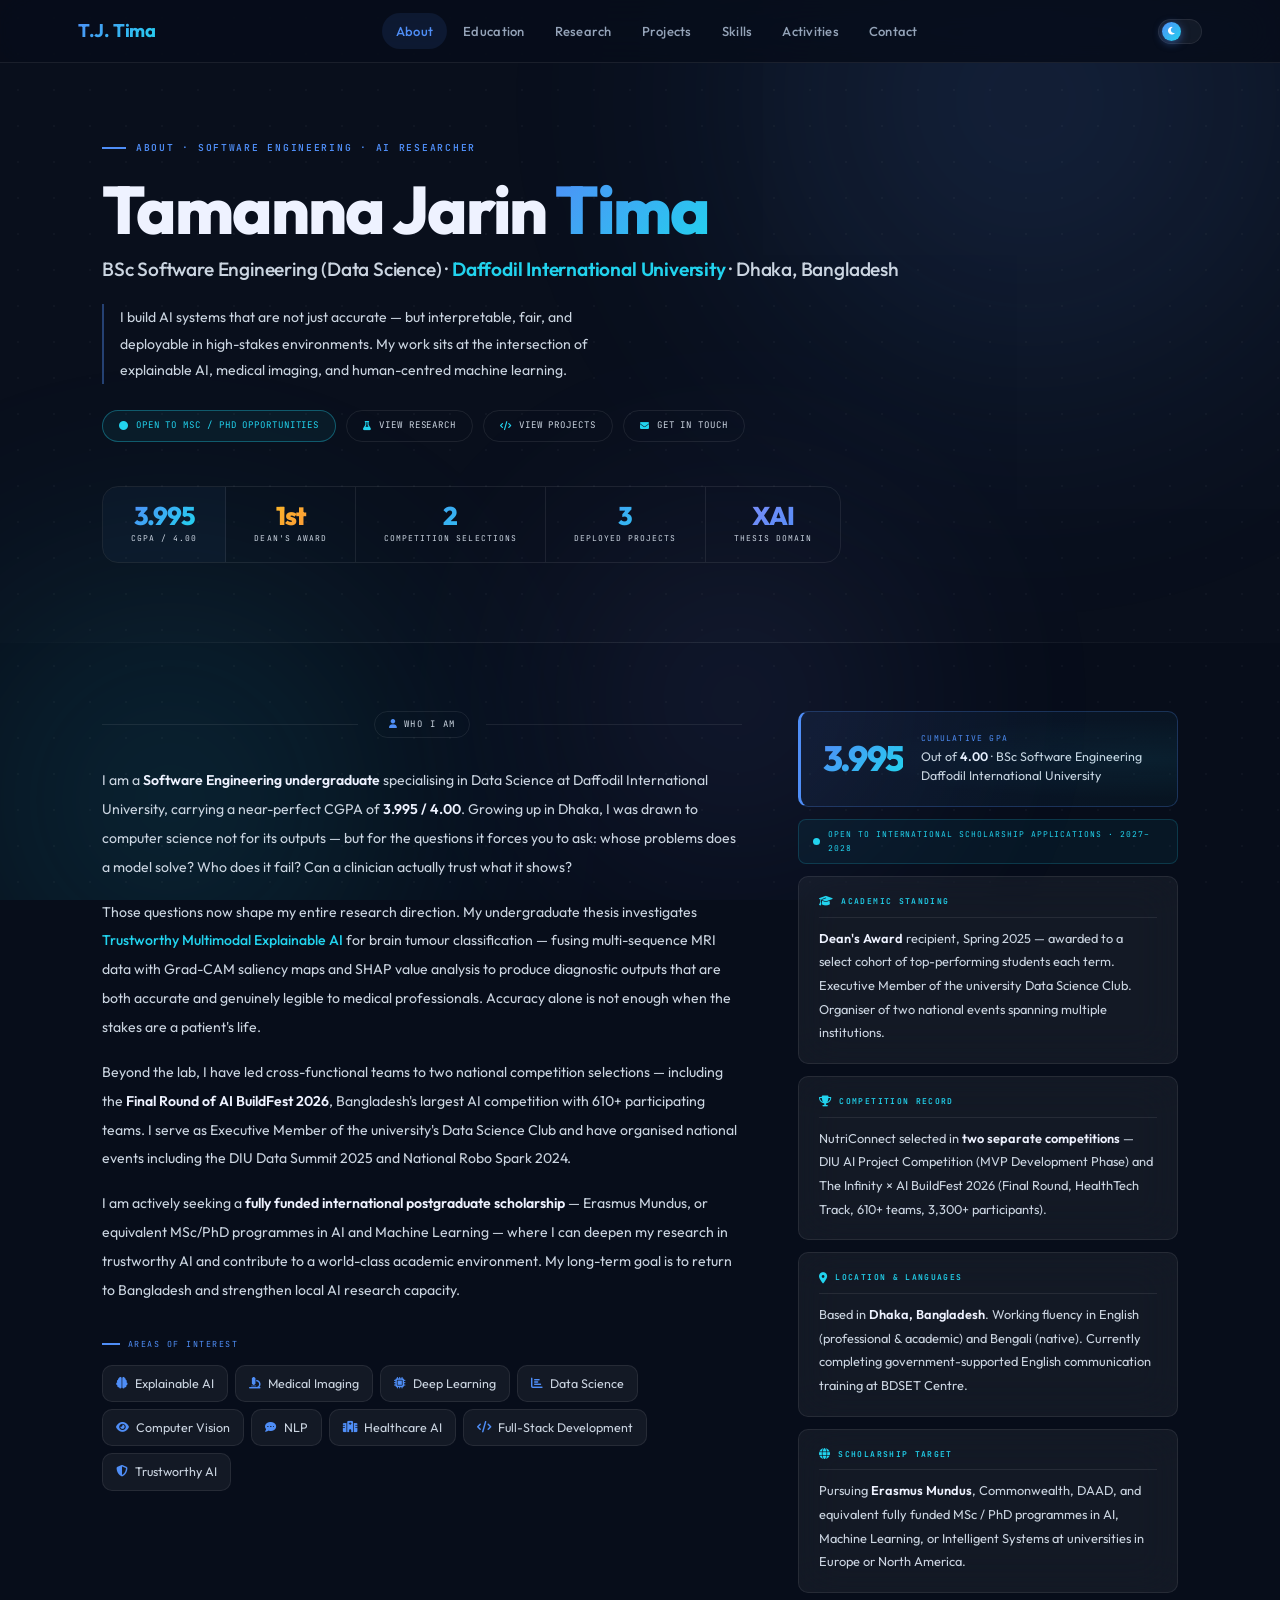
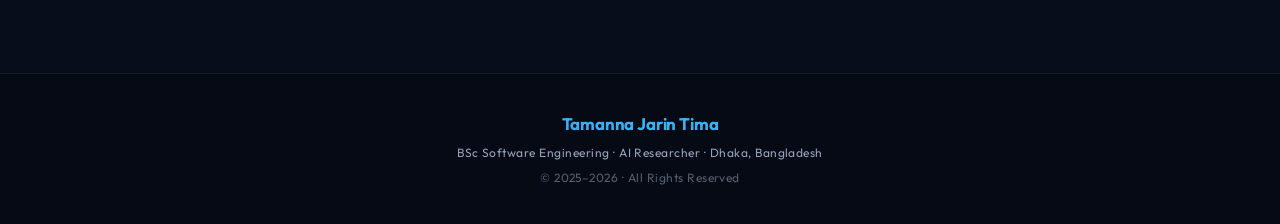
==== commit aafc0a56: "Updated" ====
--- a/about.html
+++ b/about.html
@@ -6,42 +6,201 @@
 <title>About — Tamanna Jarin Tima</title>
 <link href="https://cdn.jsdelivr.net/npm/bootstrap@5.3.2/dist/css/bootstrap.min.css" rel="stylesheet"/>
 <link rel="stylesheet" href="https://cdnjs.cloudflare.com/ajax/libs/font-awesome/6.5.1/css/all.min.css"/>
-<!-- Fonts loaded via variables.css: Outfit, DM Serif Display, JetBrains Mono -->
 <link rel="stylesheet" href="variables.css"/>
 <style>
-/* ── ABOUT-SPECIFIC STYLES ── */
-.about-grid { display: grid; grid-template-columns: 1fr 1fr; gap: 64px; align-items: start; }
-
-/* FIXED: font-weight 300 → 400 — thin weight compounds contrast issues in both modes */
-.about-text { font-size: 0.87rem; color: var(--text-secondary); line-height: 2.05; font-weight: 400; }
-.about-text p { margin-bottom: 14px; }
-.about-text strong { color: var(--accent-cyan); font-weight: 500; }
-
-.tag-cloud { display: flex; flex-wrap: wrap; gap: 8px; margin-top: 26px; }
+
+/* ── HERO ── */
+.hero-section {
+  padding: 130px 0 80px;
+  position: relative; z-index: 1;
+  background: rgba(255,255,255,0.012);
+}
+.hero-section::after {
+  content: ''; position: absolute; bottom: 0; left: 0; right: 0; height: 1px;
+  background: linear-gradient(90deg, transparent, var(--border) 30%, var(--border) 70%, transparent);
+}
+.hero-eyebrow {
+  display: inline-flex; align-items: center; gap: 10px;
+  font-family: 'JetBrains Mono', monospace; font-size: 0.6rem;
+  font-weight: 600; letter-spacing: 0.18em; text-transform: uppercase;
+  color: var(--accent-blue); margin-bottom: 20px;
+}
+.hero-eyebrow::before { content: ''; width: 24px; height: 2px; background: var(--accent-blue); }
+.hero-name {
+  font-family: 'Outfit', sans-serif;
+  font-size: clamp(2.6rem, 6.5vw, 4.2rem);
+  font-weight: 800; letter-spacing: -0.03em; line-height: 1.0;
+  color: var(--text-primary);
+}
+.hero-name .grad-word {
+  background: var(--grad-1); -webkit-background-clip: text;
+  -webkit-text-fill-color: transparent; background-clip: text;
+}
+.hero-title-line {
+  font-family: 'Outfit', sans-serif; font-size: clamp(0.95rem, 2vw, 1.2rem);
+  font-weight: 500; color: var(--text-secondary); margin-top: 10px; letter-spacing: -0.01em;
+}
+.hero-title-line strong { color: var(--accent-cyan); font-weight: 600; }
+.hero-tagline {
+  font-family: 'Outfit', sans-serif; font-size: 0.88rem;
+  color: var(--text-secondary); line-height: 1.9; max-width: 520px;
+  margin-top: 18px; padding-left: 16px;
+  border-left: 2px solid rgba(79,142,247,0.4);
+}
+.hero-links { display: flex; align-items: center; gap: 10px; flex-wrap: wrap; margin-top: 26px; }
+.hero-link {
+  display: inline-flex; align-items: center; gap: 7px;
+  font-family: 'JetBrains Mono', monospace; font-size: 0.57rem;
+  letter-spacing: 0.1em; text-transform: uppercase;
+  padding: 7px 16px; border-radius: 30px;
+  color: var(--text-secondary); border: 1px solid var(--border);
+  transition: all 0.22s; text-decoration: none;
+}
+.hero-link i { font-size: 9px; color: var(--accent-cyan); }
+.hero-link:hover { color: var(--accent-blue); border-color: rgba(79,142,247,0.45); background: rgba(79,142,247,0.06); }
+.hero-link--active {
+  color: var(--accent-cyan); border-color: rgba(34,211,238,0.35);
+  background: rgba(34,211,238,0.06);
+}
+.hero-link--active i { animation: pulse-dot 2s infinite; }
+@keyframes pulse-dot { 0%,100%{opacity:1;} 50%{opacity:0.3;} }
+
+/* ── STAT ROW ── */
+.stat-row {
+  display: flex; align-items: stretch; gap: 0;
+  border: 1px solid var(--border); border-radius: var(--r);
+  overflow: hidden; width: fit-content; margin-top: 44px;
+}
+.stat-item {
+  padding: 16px 28px; border-right: 1px solid var(--border);
+  text-align: center; min-width: 110px;
+}
+.stat-item:last-child { border-right: none; }
+.stat-num {
+  font-family: 'Outfit', sans-serif; font-size: 1.6rem; font-weight: 800;
+  letter-spacing: -0.04em; background: var(--grad-1);
+  -webkit-background-clip: text; -webkit-text-fill-color: transparent; background-clip: text;
+  line-height: 1; margin-bottom: 4px;
+}
+.stat-num--gold { background: var(--grad-3); -webkit-background-clip: text; -webkit-text-fill-color: transparent; background-clip: text; }
+.stat-num--purple { background: var(--grad-2); -webkit-background-clip: text; -webkit-text-fill-color: transparent; background-clip: text; }
+.stat-label { font-family: 'JetBrains Mono', monospace; font-size: 0.5rem; letter-spacing: 0.13em; text-transform: uppercase; color: var(--text-secondary); }
+
+/* ── SECTION CHROME ── */
+.sec-chrome { display: flex; align-items: center; gap: 16px; margin-bottom: 36px; }
+.sec-chrome-line { flex: 1; height: 1px; background: var(--border); }
+.sec-chrome-tag {
+  font-family: 'JetBrains Mono', monospace; font-size: 0.56rem;
+  letter-spacing: 0.16em; text-transform: uppercase; color: var(--text-secondary);
+  white-space: nowrap; padding: 5px 14px; border: 1px solid var(--border); border-radius: 30px;
+}
+
+/* ── MAIN ABOUT GRID ── */
+.about-main-grid {
+  display: grid; grid-template-columns: 1fr 380px; gap: 56px; align-items: start;
+}
+
+/* Left: narrative */
+.about-narrative {
+  font-family: 'Outfit', sans-serif; font-size: 0.88rem;
+  color: var(--text-secondary); line-height: 2.05; font-weight: 400;
+}
+.about-narrative p { margin-bottom: 16px; }
+.about-narrative p:last-child { margin-bottom: 0; }
+.about-narrative strong { color: var(--text-primary); font-weight: 600; }
+.about-narrative em { color: var(--accent-cyan); font-style: normal; font-weight: 500; }
+
+.about-section-label {
+  font-family: 'JetBrains Mono', monospace; font-size: 0.52rem;
+  letter-spacing: 0.18em; text-transform: uppercase; color: var(--accent-blue);
+  margin-bottom: 14px; margin-top: 32px; display: flex; align-items: center; gap: 8px;
+}
+.about-section-label::before { content: ''; width: 18px; height: 1.5px; background: var(--accent-blue); }
+
+.tag-cloud { display: flex; flex-wrap: wrap; gap: 7px; }
 .tag-pill {
   display: inline-flex; align-items: center; gap: 7px;
   background: var(--bg-card); border: 1px solid var(--border);
-  padding: 7px 14px; border-radius: var(--rs);
-  font-size: 0.8rem;         /* FIXED: was 0.73rem (~11.7px) → now ~12.8px */
-  color: var(--text-secondary); transition: all 0.22s; cursor: default; min-height: 36px;
+  padding: 7px 13px; border-radius: var(--rs);
+  font-family: 'Outfit', sans-serif; font-size: 0.78rem;
+  color: var(--text-secondary); transition: all 0.22s; cursor: default;
 }
 .tag-pill:hover { border-color: rgba(79,142,247,0.4); color: var(--accent-blue); transform: translateY(-2px); background: rgba(79,142,247,0.06); }
-.tag-pill i { color: var(--accent-blue); font-size: 0.75rem; } /* FIXED: was 0.68rem → now 12px */
-
-.info-block { padding: 20px 22px; border-radius: var(--rs); margin-bottom: 10px; }
-.ib-label {
-  font-family: 'JetBrains Mono', monospace;
-  font-size: 0.68rem;        /* FIXED: was 0.54rem (~8.6px) — illegibly small → now 10.9px */
-  color: var(--accent-cyan); letter-spacing: 0.18em; text-transform: uppercase;
-  margin-bottom: 10px; padding-bottom: 9px; border-bottom: 1px solid var(--border); font-weight: 600;
+.tag-pill i { color: var(--accent-blue); font-size: 0.72rem; }
+
+/* Right: profile sidebar */
+.profile-sidebar { display: flex; flex-direction: column; gap: 12px; }
+
+.profile-card {
+  padding: 18px 20px; border-radius: var(--rs);
+  background: var(--bg-card); border: 1px solid var(--border);
+  backdrop-filter: blur(20px);
+  transition: border-color 0.25s, background 0.25s;
+}
+.profile-card:hover { border-color: var(--border-hover); background: var(--bg-card-hover); }
+.profile-card-label {
+  font-family: 'JetBrains Mono', monospace; font-size: 0.5rem;
+  letter-spacing: 0.17em; text-transform: uppercase;
+  color: var(--accent-cyan); margin-bottom: 9px; padding-bottom: 8px;
+  border-bottom: 1px solid var(--border);
+  display: flex; align-items: center; gap: 7px; font-weight: 600;
+}
+.profile-card-label i { font-size: 0.68rem; }
+.profile-card-body {
+  font-family: 'Outfit', sans-serif; font-size: 0.8rem;
+  color: var(--text-secondary); line-height: 1.85; font-weight: 400;
+}
+.profile-card-body strong { color: var(--text-primary); font-weight: 600; }
+
+/* CGPA highlight card */
+.cgpa-card {
+  padding: 20px 22px; border-radius: var(--rs);
+  background: linear-gradient(135deg, rgba(79,142,247,0.08), rgba(34,211,238,0.04));
+  border: 1px solid rgba(79,142,247,0.25); border-left: 3px solid var(--accent-blue);
+  display: flex; align-items: center; gap: 18px; margin-bottom: 0;
+  position: relative; overflow: hidden;
+}
+.cgpa-card::before {
+  content: ''; position: absolute; inset: 0;
+  background: radial-gradient(ellipse at 90% 50%, rgba(34,211,238,0.06), transparent 60%);
+  pointer-events: none;
+}
+.cgpa-num {
+  font-family: 'Outfit', sans-serif; font-size: 2.2rem; font-weight: 800;
+  letter-spacing: -0.05em; background: var(--grad-1);
+  -webkit-background-clip: text; -webkit-text-fill-color: transparent; background-clip: text;
+  line-height: 1; flex-shrink: 0;
+}
+.cgpa-detail { flex: 1; }
+.cgpa-label {
+  font-family: 'JetBrains Mono', monospace; font-size: 0.5rem;
+  letter-spacing: 0.15em; text-transform: uppercase; color: var(--accent-blue); margin-bottom: 3px;
+}
+.cgpa-sub {
+  font-family: 'Outfit', sans-serif; font-size: 0.78rem;
+  color: var(--text-secondary); line-height: 1.5;
+}
+.cgpa-sub strong { color: var(--text-primary); font-weight: 600; }
+
+/* Status indicator */
+.status-row {
   display: flex; align-items: center; gap: 8px;
-}
-.ib-label i { font-size: 0.75rem; }
-
-/* FIXED: font-weight 300 → 400 — thin weight at small sizes hurts readability */
-.ib-text { font-size: 0.81rem; color: var(--text-secondary); line-height: 1.9; font-weight: 400; }
-
-@media (max-width: 860px) { .about-grid { grid-template-columns: 1fr; gap: 40px; } }
+  padding: 8px 14px; border-radius: 8px;
+  background: rgba(34,211,238,0.05); border: 1px solid rgba(34,211,238,0.18);
+  margin-bottom: 0;
+}
+.status-dot { width: 7px; height: 7px; border-radius: 50%; background: var(--accent-cyan); flex-shrink: 0; animation: pulse-dot 2s infinite; }
+.status-text { font-family: 'JetBrains Mono', monospace; font-size: 0.5rem; letter-spacing: 0.12em; text-transform: uppercase; color: var(--accent-cyan); }
+
+/* ── RESPONSIVE ── */
+@media (max-width: 960px) {
+  .about-main-grid { grid-template-columns: 1fr; gap: 36px; }
+  .stat-row { flex-wrap: wrap; width: 100%; }
+  .stat-item { flex: 1; min-width: 90px; }
+}
+@media (max-width: 620px) {
+  .hero-section { padding: 100px 0 56px; }
+}
 </style>
 </head>
 <body>
@@ -50,8 +209,8 @@
   <div class="orb orb-1"></div><div class="orb orb-2"></div><div class="orb orb-3"></div>
 </div>
 <div class="bg-dots" aria-hidden="true"></div>
-
 <div id="scroll-progress"></div>
+
 <nav id="navbar">
   <div class="nav-inner">
     <a href="index.html" class="nav-brand">T.J. Tima</a>
@@ -66,17 +225,14 @@
     </div>
     <div class="nav-right">
       <button class="tj-toggle" id="theme-toggle" aria-label="Toggle theme">
-        <div class="toggle-thumb">
-          <i class="fas fa-moon tj-icon"></i>
-        </div>
+        <div class="toggle-thumb"><i class="fas fa-moon tj-icon"></i></div>
       </button>
       <button class="nav-ham" id="nav-ham" aria-label="Open menu" aria-expanded="false">
         <span></span><span></span><span></span>
       </button>
     </div>
-  </div><!-- /.nav-inner — FIXED: explicit close tag was missing -->
+  </div>
 </nav>
-
 <div class="mob-nav" id="mob-nav">
   <a href="about.html"><i class="fas fa-user-circle" style="width:16px;color:var(--accent-blue)"></i>About</a>
   <a href="education.html"><i class="fas fa-graduation-cap" style="width:16px;color:var(--accent-blue)"></i>Education</a>
@@ -87,58 +243,154 @@
   <a href="contact.html"><i class="fas fa-envelope" style="width:16px;color:var(--accent-blue)"></i>Contact</a>
 </div>
 
-<!-- ══ ABOUT SECTION ══ -->
-<section id="about" class="section section-alt">
+
+<!-- ══ HERO ══ -->
+<section class="hero-section">
   <div class="container-main">
-    <div class="about-grid">
-      <div class="reveal-l">
-        <div class="kicker">About Me</div>
-        <h2 class="section-title" style="margin-bottom:22px">Building <em>Trustworthy</em> AI<br>For a Better World</h2>
-        <div class="about-text">
-          <p>I'm a <strong>Software Engineering undergraduate</strong> majoring in Data Science at Daffodil International University, holding a near-perfect CGPA of <strong>3.995 / 4.00</strong>. My passion lies in building AI that isn't just accurate — but interpretable, fair, and clinically deployable.</p>
-          <p>My current undergraduate thesis focuses on <strong>Trustworthy Multimodal XAI</strong> for brain tumor classification, merging multi-sequence MRI analysis with Grad-CAM and SHAP to build diagnostic AI that clinicians can genuinely trust.</p>
-          <p>I believe the most impactful AI breakthroughs are those built with human dignity and transparency at their core — not just optimized loss functions.</p>
-        </div>
-        <div class="tag-cloud">
+    <div class="reveal">
+      <div class="hero-eyebrow">About · Software Engineering · AI Researcher</div>
+      <h1 class="hero-name">Tamanna Jarin <span class="grad-word">Tima</span></h1>
+      <p class="hero-title-line">
+        BSc Software Engineering (Data Science) ·
+        <strong>Daffodil International University</strong> · Dhaka, Bangladesh
+      </p>
+      <p class="hero-tagline">
+        I build AI systems that are not just accurate — but interpretable, fair, and deployable in high-stakes environments. My work sits at the intersection of explainable AI, medical imaging, and human-centred machine learning.
+      </p>
+      <div class="hero-links">
+        <span class="hero-link hero-link--active"><i class="fas fa-circle"></i>Open to MSc / PhD opportunities</span>
+        <a href="research.html" class="hero-link"><i class="fas fa-flask"></i>View Research</a>
+        <a href="projects.html" class="hero-link"><i class="fas fa-code"></i>View Projects</a>
+        <a href="contact.html"  class="hero-link"><i class="fas fa-envelope"></i>Get in touch</a>
+      </div>
+    </div>
+
+    <div class="stat-row reveal" style="transition-delay:.1s">
+      <div class="stat-item" style="background:rgba(79,142,247,0.04);">
+        <div class="stat-num">3.995</div>
+        <div class="stat-label">CGPA / 4.00</div>
+      </div>
+      <div class="stat-item">
+        <div class="stat-num stat-num--gold">1st</div>
+        <div class="stat-label">Dean's Award</div>
+      </div>
+      <div class="stat-item">
+        <div class="stat-num">2</div>
+        <div class="stat-label">Competition Selections</div>
+      </div>
+      <div class="stat-item">
+        <div class="stat-num">3</div>
+        <div class="stat-label">Deployed Projects</div>
+      </div>
+      <div class="stat-item">
+        <div class="stat-num stat-num--purple">XAI</div>
+        <div class="stat-label">Thesis Domain</div>
+      </div>
+    </div>
+  </div>
+</section>
+
+
+<!-- ══ NARRATIVE + SIDEBAR ══ -->
+<section class="section" style="padding-top:68px; padding-bottom:80px;">
+  <div class="container-main">
+    <div class="about-main-grid">
+
+      <!-- LEFT: bio + interests -->
+      <div>
+        <div class="sec-chrome reveal" style="margin-bottom:28px;">
+          <div class="sec-chrome-line"></div>
+          <div class="sec-chrome-tag"><i class="fas fa-user" style="font-size:9px;margin-right:6px;color:var(--accent-blue);"></i>Who I Am</div>
+          <div class="sec-chrome-line"></div>
+        </div>
+
+        <div class="about-narrative reveal">
+          <p>
+            I am a <strong>Software Engineering undergraduate</strong> specialising in Data Science at Daffodil International University, carrying a near-perfect CGPA of <strong>3.995 / 4.00</strong>. Growing up in Dhaka, I was drawn to computer science not for its outputs — but for the questions it forces you to ask: whose problems does a model solve? Who does it fail? Can a clinician actually trust what it shows?
+          </p>
+          <p>
+            Those questions now shape my entire research direction. My undergraduate thesis investigates <em>Trustworthy Multimodal Explainable AI</em> for brain tumour classification — fusing multi-sequence MRI data with Grad-CAM saliency maps and SHAP value analysis to produce diagnostic outputs that are both accurate and genuinely legible to medical professionals. Accuracy alone is not enough when the stakes are a patient's life.
+          </p>
+          <p>
+            Beyond the lab, I have led cross-functional teams to two national competition selections — including the <strong>Final Round of AI BuildFest 2026</strong>, Bangladesh's largest AI competition with 610+ participating teams. I serve as Executive Member of the university's Data Science Club and have organised national events including the DIU Data Summit 2025 and National Robo Spark 2024.
+          </p>
+          <p>
+            I am actively seeking a <strong>fully funded international postgraduate scholarship</strong> — Erasmus Mundus, or equivalent MSc/PhD programmes in AI and Machine Learning — where I can deepen my research in trustworthy AI and contribute to a world-class academic environment. My long-term goal is to return to Bangladesh and strengthen local AI research capacity.
+          </p>
+        </div>
+
+        <div class="about-section-label reveal" style="transition-delay:.05s">Areas of Interest</div>
+        <div class="tag-cloud reveal" style="transition-delay:.1s">
           <span class="tag-pill"><i class="fas fa-brain"></i>Explainable AI</span>
+          <span class="tag-pill"><i class="fas fa-microscope"></i>Medical Imaging</span>
           <span class="tag-pill"><i class="fas fa-microchip"></i>Deep Learning</span>
           <span class="tag-pill"><i class="fas fa-chart-bar"></i>Data Science</span>
           <span class="tag-pill"><i class="fas fa-eye"></i>Computer Vision</span>
           <span class="tag-pill"><i class="fas fa-comment-dots"></i>NLP</span>
           <span class="tag-pill"><i class="fas fa-hospital"></i>Healthcare AI</span>
-          <span class="tag-pill"><i class="fas fa-code"></i>Full-Stack Dev</span>
-        </div>
-      </div>
-
-      <div class="reveal-r" style="display:flex;flex-direction:column;gap:10px;">
-        <!-- FIXED: emoji labels → Font Awesome icons (consistent cross-OS rendering) -->
-        <div class="glass-card info-block">
-          <div class="ib-label"><i class="fas fa-graduation-cap"></i>Academic Profile</div>
-          <p class="ib-text">BSE student with a near-perfect academic record. Dean's Award (Spring 2025), Executive Member of the Data Science Club, and organizer of national events including DIU Data Summit 2025 and National Robo Spark 2024.</p>
-        </div>
-        <div class="glass-card info-block">
-          <div class="ib-label"><i class="fas fa-flask"></i>Research Focus</div>
-          <p class="ib-text">Pursuing an undergraduate thesis on trustworthy AI for medical imaging. Deeply invested in uncertainty-aware deep learning and Grad-CAM–based explainability for clinical AI, with a focus on real-world healthcare deployment.</p>
-        </div>
-        <div class="glass-card info-block">
-          <div class="ib-label"><i class="fas fa-globe"></i>Career Aspirations</div>
-          <p class="ib-text">Actively seeking Erasmus Mundus scholarships, MSc programs in AI/ML in Europe, and research collaborations at the intersection of trustworthy AI, biomedical informatics, and human-centered machine learning.</p>
-        </div>
-        <div class="glass-card info-block">
-          <div class="ib-label"><i class="fas fa-seedling"></i>Current Training</div>
-          <p class="ib-text">Enrolled in government-supported BDSET Center training covering AI/ML, deep learning, emerging technologies (AR/VR/XR), and professional English communication.</p>
-        </div>
+          <span class="tag-pill"><i class="fas fa-code"></i>Full-Stack Development</span>
+          <span class="tag-pill"><i class="fas fa-shield-alt"></i>Trustworthy AI</span>
+        </div>
+      </div>
+
+      <!-- RIGHT: sidebar cards -->
+      <div class="profile-sidebar reveal" style="transition-delay:.1s">
+
+        <!-- CGPA highlight -->
+        <div class="cgpa-card">
+          <div class="cgpa-num">3.995</div>
+          <div class="cgpa-detail">
+            <div class="cgpa-label">Cumulative GPA</div>
+            <div class="cgpa-sub">Out of <strong>4.00</strong> · BSc Software Engineering<br>Daffodil International University</div>
+          </div>
+        </div>
+
+        <!-- Status -->
+        <div class="status-row">
+          <div class="status-dot"></div>
+          <span class="status-text">Open to international scholarship applications · 2027–2028</span>
+        </div>
+
+        <div class="profile-card">
+          <div class="profile-card-label"><i class="fas fa-graduation-cap"></i>Academic Standing</div>
+          <div class="profile-card-body">
+            <strong>Dean's Award</strong> recipient, Spring 2025 — awarded to a select cohort of top-performing students each term. Executive Member of the university Data Science Club. Organiser of two national events spanning multiple institutions.
+          </div>
+        </div>
+
+        <div class="profile-card">
+          <div class="profile-card-label"><i class="fas fa-trophy"></i>Competition Record</div>
+          <div class="profile-card-body">
+            NutriConnect selected in <strong>two separate competitions</strong> — DIU AI Project Competition (MVP Development Phase) and The Infinity × AI BuildFest 2026 (Final Round, HealthTech Track, 610+ teams, 3,300+ participants).
+          </div>
+        </div>
+
+        <div class="profile-card">
+          <div class="profile-card-label"><i class="fas fa-map-marker-alt"></i>Location &amp; Languages</div>
+          <div class="profile-card-body">
+            Based in <strong>Dhaka, Bangladesh</strong>. Working fluency in English (professional &amp; academic) and Bengali (native). Currently completing government-supported English communication training at BDSET Centre.
+          </div>
+        </div>
+
+        <div class="profile-card">
+          <div class="profile-card-label"><i class="fas fa-globe"></i>Scholarship Target</div>
+          <div class="profile-card-body">
+            Pursuing <strong>Erasmus Mundus</strong>, Commonwealth, DAAD, and equivalent fully funded MSc / PhD programmes in AI, Machine Learning, or Intelligent Systems at universities in Europe or North America.
+          </div>
+        </div>
+
       </div>
     </div>
   </div>
 </section>
 
+
+<!-- ══ FOOTER ══ -->
 <footer>
   <div class="container-main">
     <div class="footer-name">Tamanna Jarin Tima</div>
     <div class="footer-meta">BSc Software Engineering · AI Researcher · Dhaka, Bangladesh</div>
-    <!-- FIXED: removed inline opacity:0.5 — stacks on top of --text-muted, near-invisible in light mode -->
-    <div class="footer-meta" style="margin-top:4px;">© 2025–2026 · All Rights Reserved</div>
+    <div class="footer-meta" style="margin-top:4px;opacity:0.55;">© 2025–2026 · All Rights Reserved</div>
   </div>
 </footer>
 
